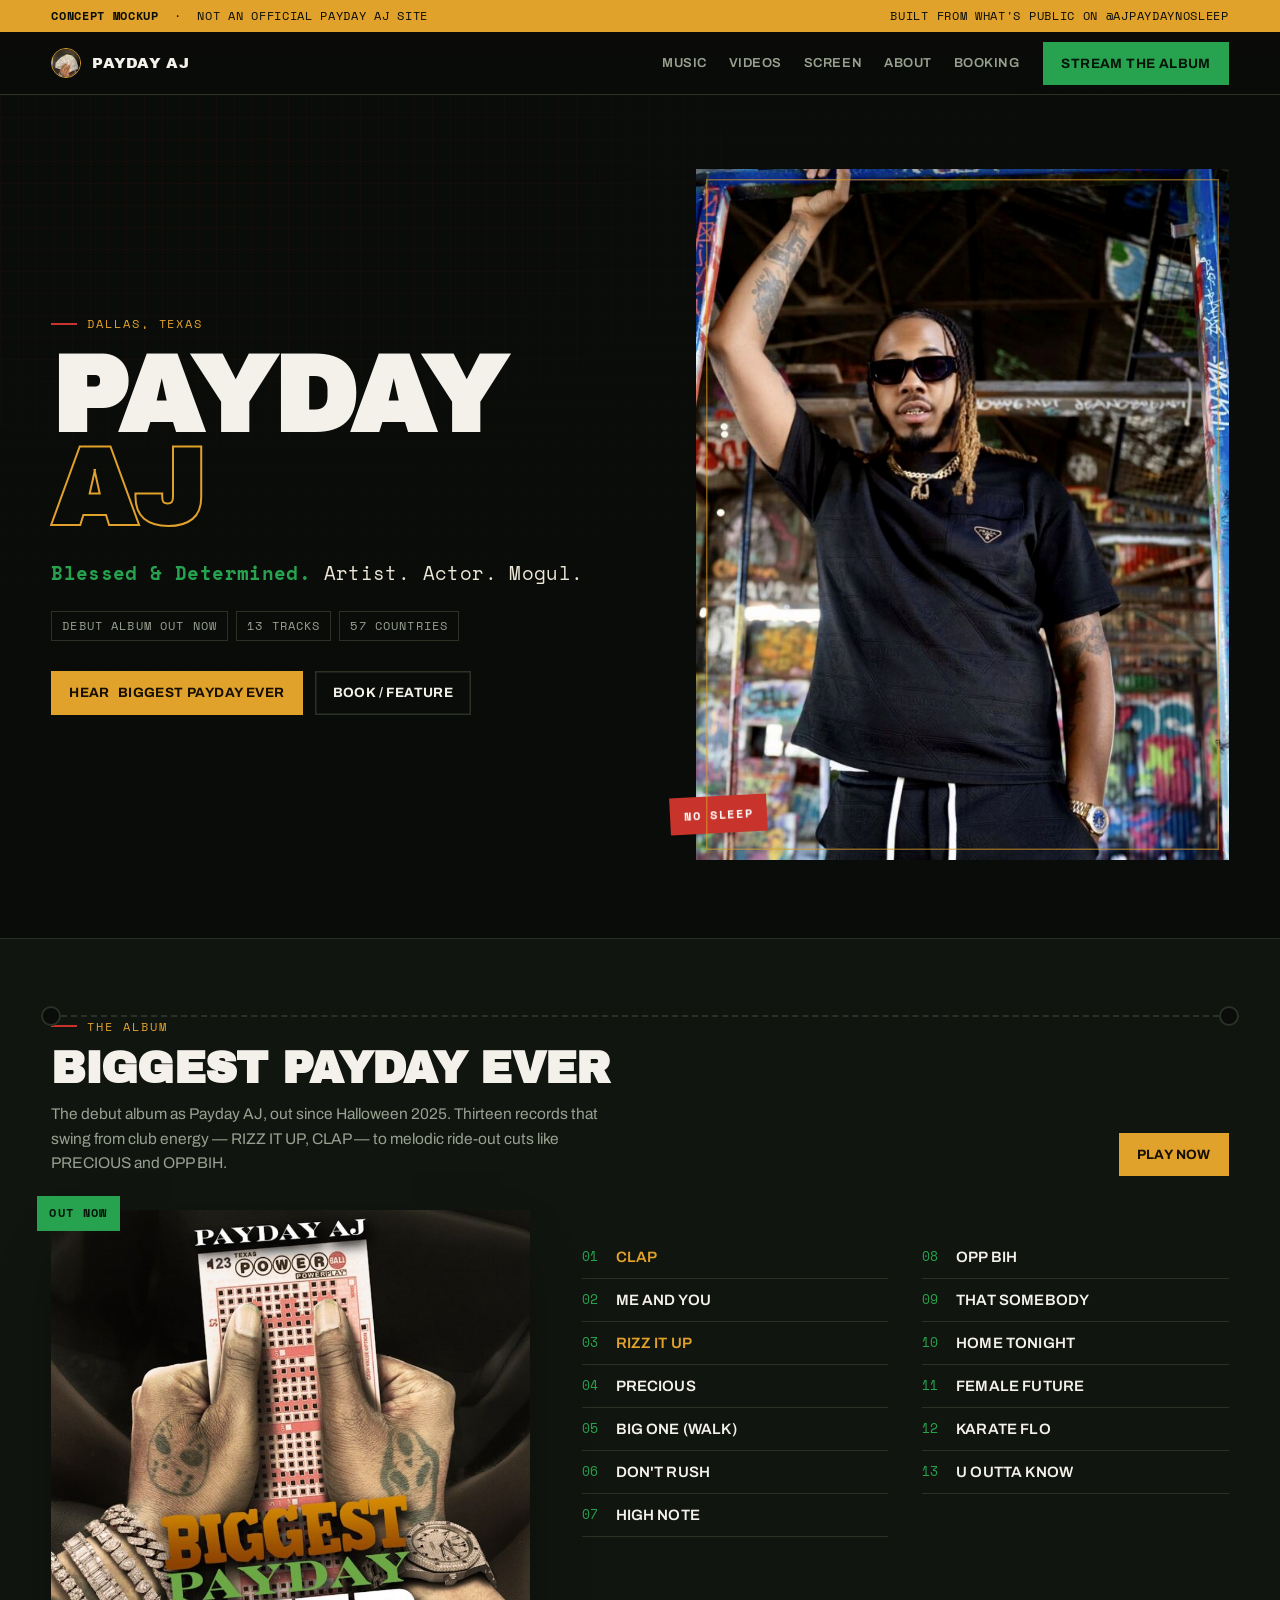
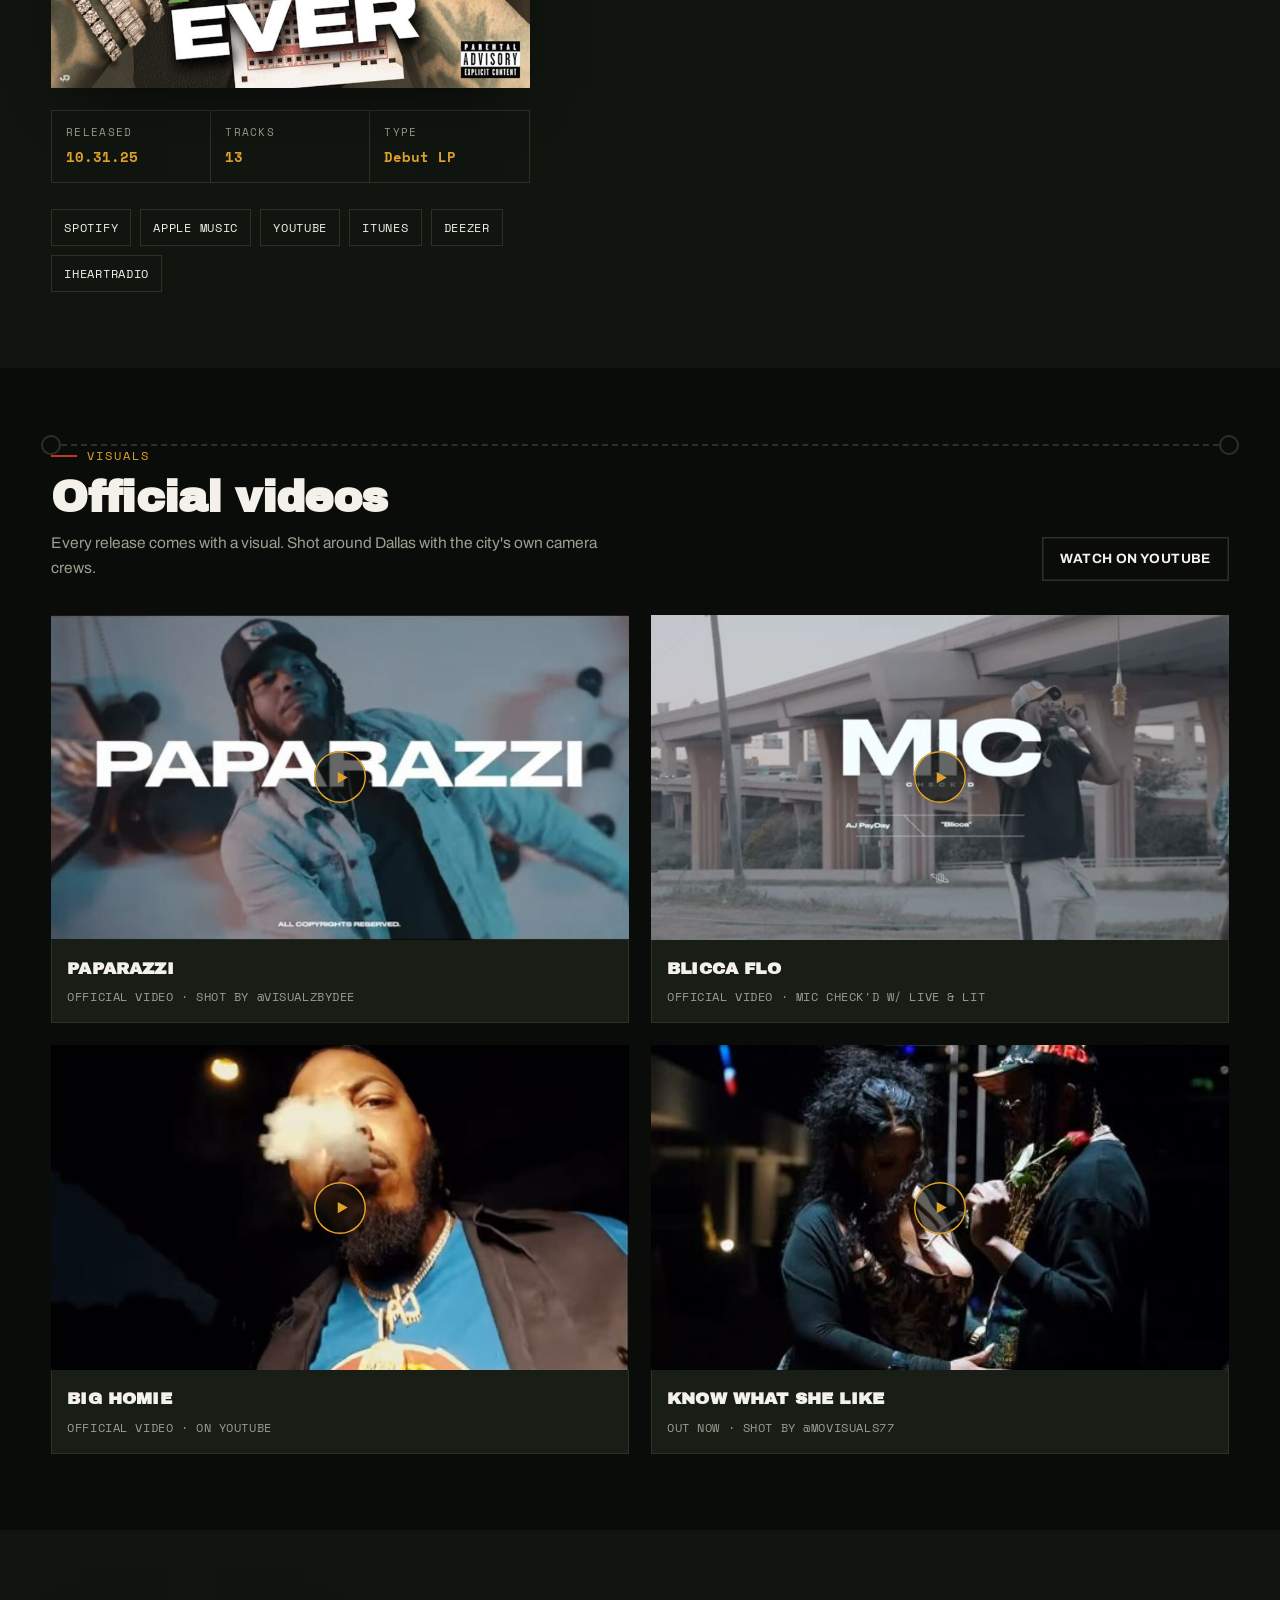
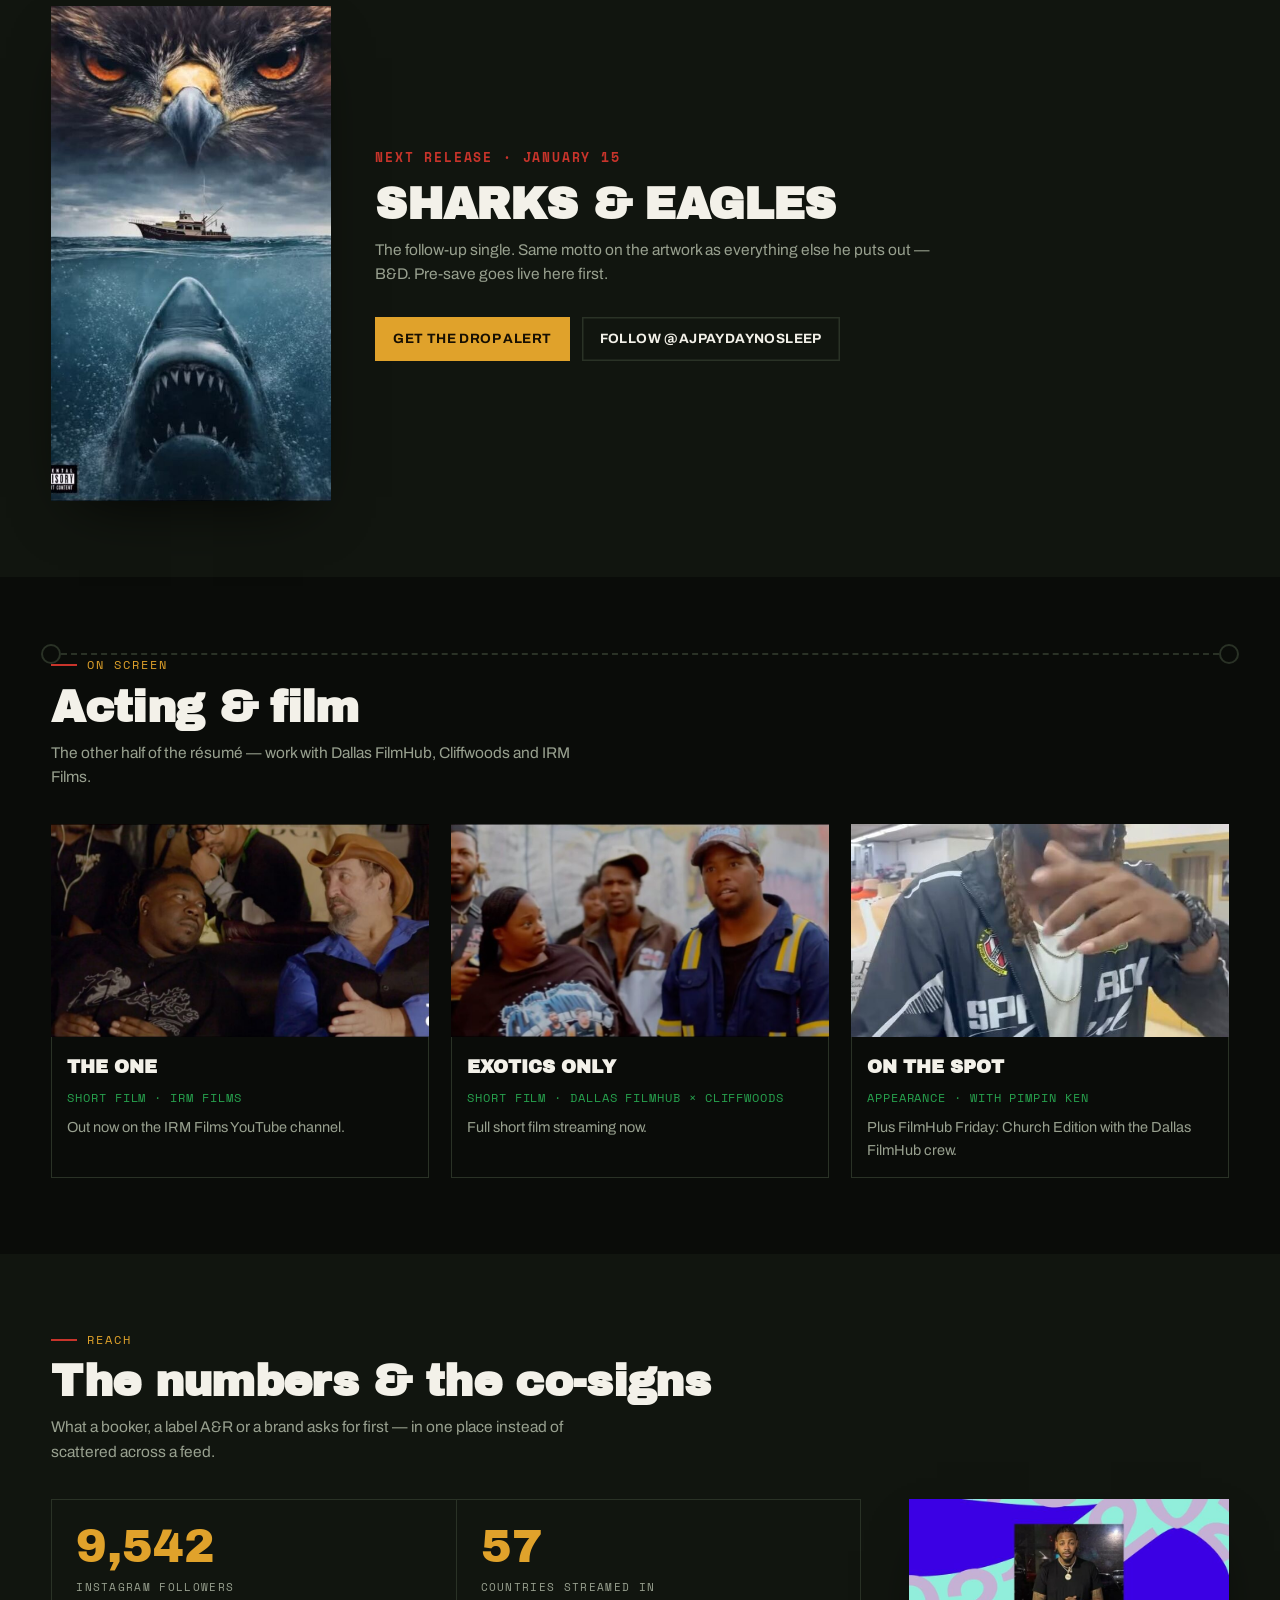
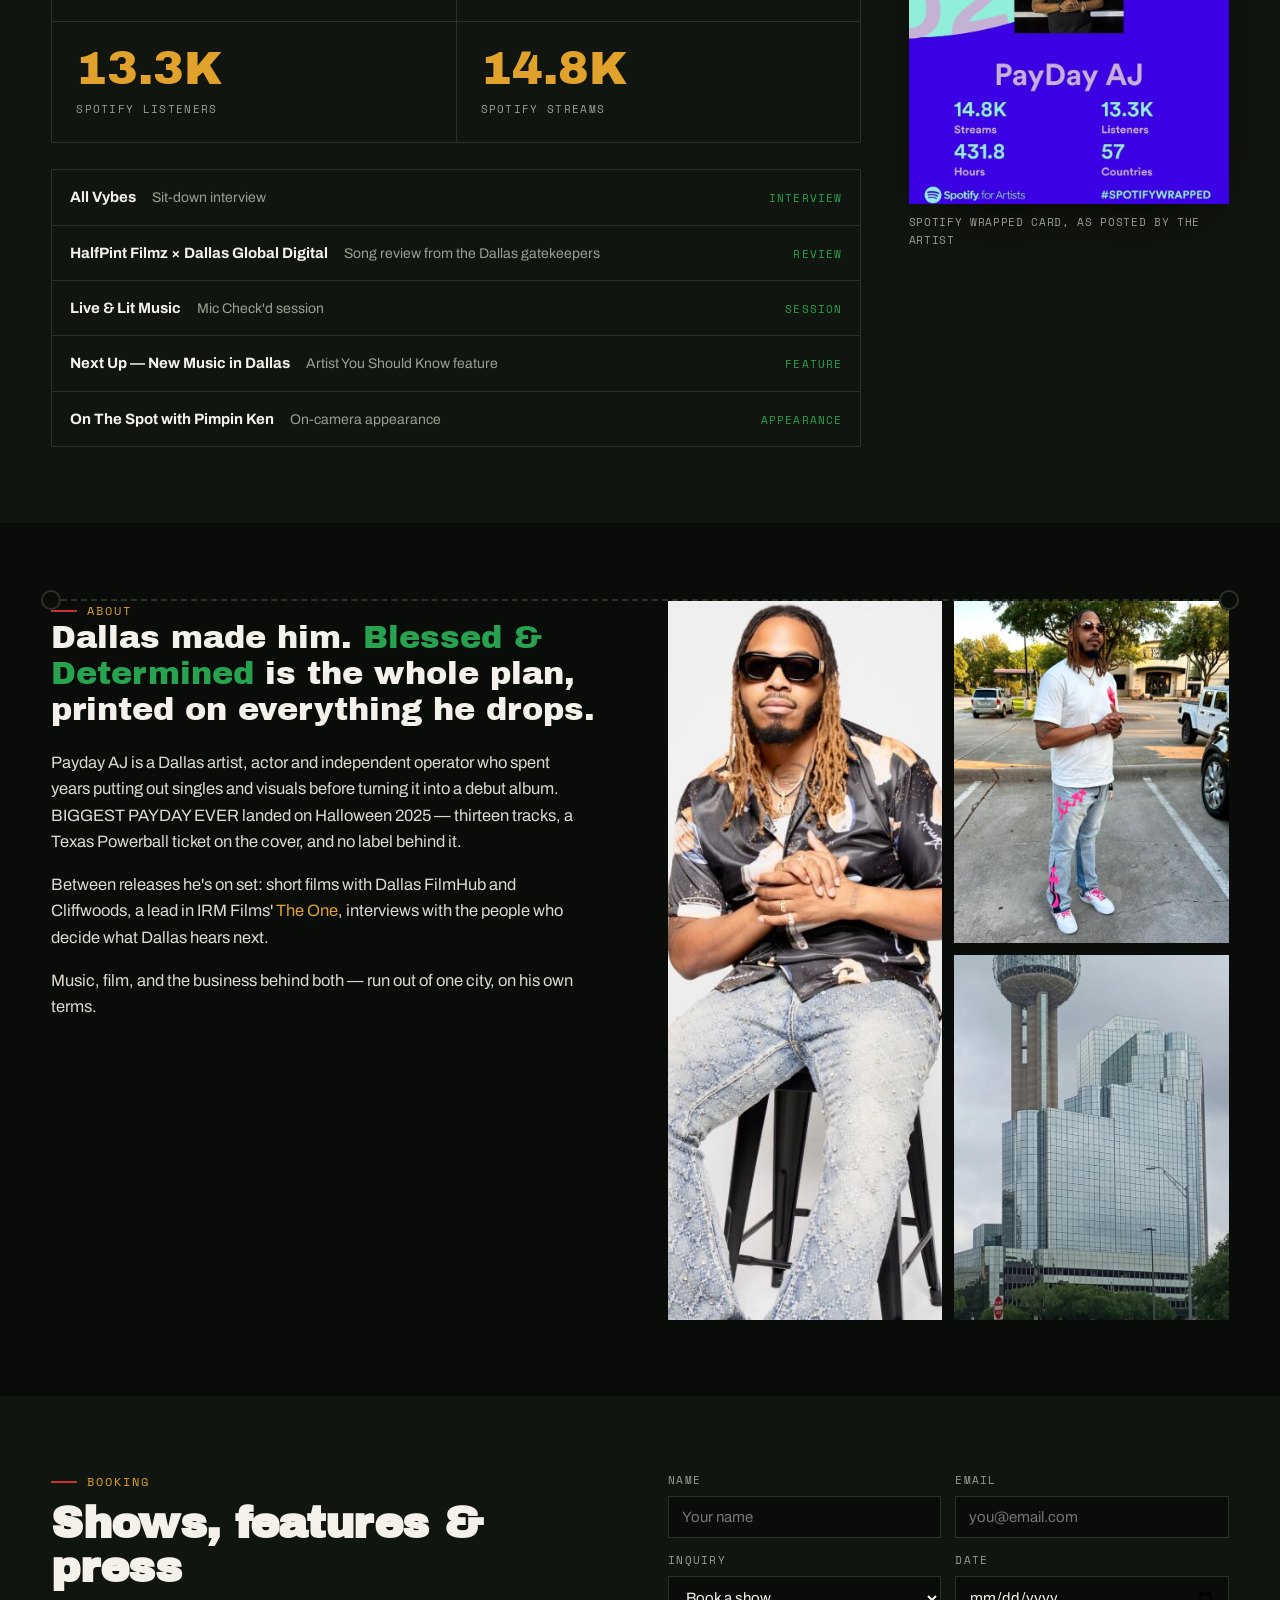
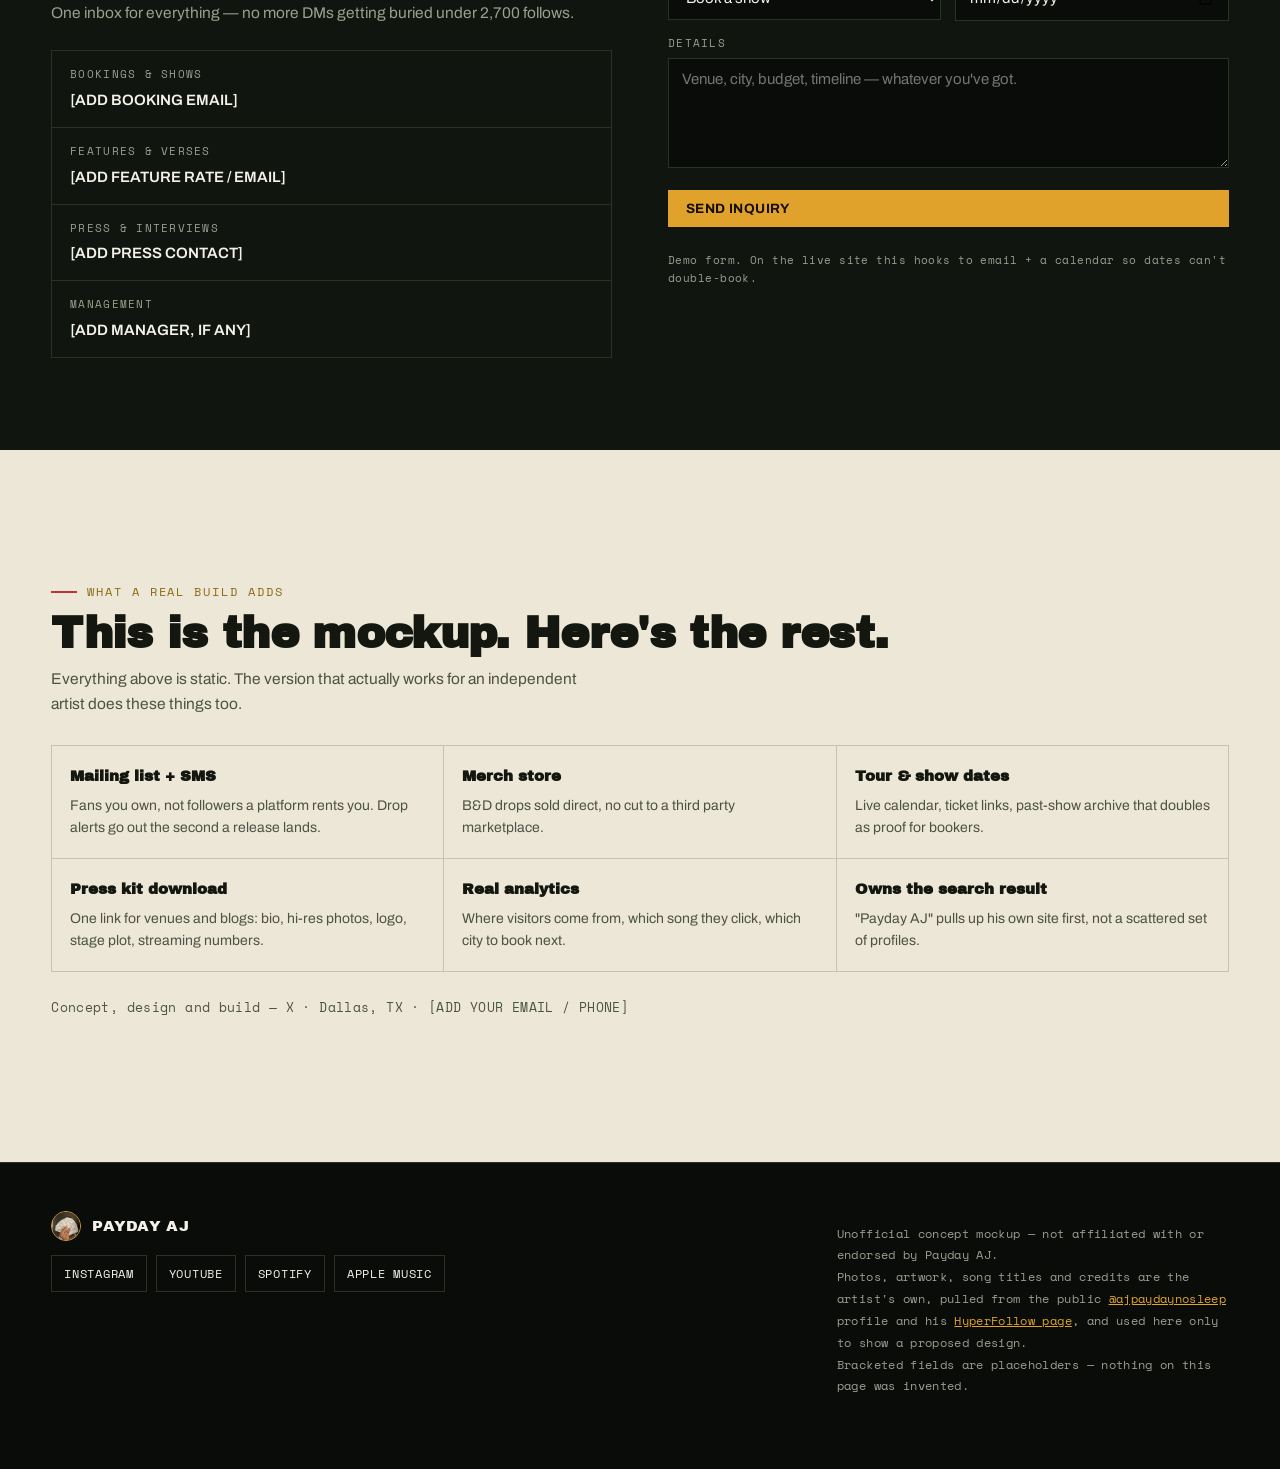
==== payday-aj-site/index.html @ 067d444f "Add files via upload" ====
<!doctype html>
<html lang="en">
<head>
<meta charset="utf-8">
<meta name="viewport" content="width=device-width, initial-scale=1">
<title>Payday AJ — Dallas Artist, Actor, Mogul</title>
<meta name="description" content="Official-style site concept for Dallas artist Payday AJ. Debut album BIGGEST PAYDAY EVER, official videos, film work, and booking.">
<link rel="icon" href="assets/avatar.jpg">
<meta property="og:type" content="website">
<meta property="og:title" content="PAYDAY AJ — Blessed &amp; Determined">
<meta property="og:description" content="Debut album BIGGEST PAYDAY EVER out now. Videos, film work, and booking — all in one place.">
<meta property="og:image" content="https://xbased420.github.io/Payday-Aj-Personal-Brand-Booking-Site/assets/album.jpg">
<meta property="og:url" content="https://xbased420.github.io/Payday-Aj-Personal-Brand-Booking-Site/">
<meta name="twitter:card" content="summary_large_image">
</head>
<body>
<link rel="preconnect" href="https://fonts.googleapis.com">
<link rel="preconnect" href="https://fonts.gstatic.com" crossorigin>
<link rel="stylesheet" href="https://fonts.googleapis.com/css2?family=Archivo+Black&family=Archivo:wght@400;500;600;700&family=Space+Mono:wght@400;700&display=swap">
<style>
:root{
  --ink:#0A0C09;
  --ink-2:#11150F;
  --ink-3:#181D16;
  --line:#2A3226;
  --paper:#EDE7D8;
  --text:#F3F1E9;
  --muted:#98A08F;
  --green:#27A24E;
  --green-deep:#116B33;
  --gold:#E0A22B;
  --red:#C8342B;
  --shadow:0 24px 60px -28px rgba(0,0,0,.9);
  --display:"Archivo Black","Arial Black",Impact,sans-serif;
  --body:"Archivo","Helvetica Neue",Arial,sans-serif;
  --mono:"Space Mono",ui-monospace,"Courier New",monospace;
}
*{box-sizing:border-box}
html{scroll-behavior:smooth}
body{
  margin:0;background:var(--ink);color:var(--text);
  font-family:var(--body);font-size:16px;line-height:1.6;
  -webkit-font-smoothing:antialiased;
}
img{max-width:100%;display:block}
a{color:inherit}
::selection{background:var(--gold);color:#0A0C09}
:focus-visible{outline:2px solid var(--gold);outline-offset:3px}

.wrap{width:min(1180px,92vw);margin-inline:auto}

/* ---------- disclosure ribbon ---------- */
.ribbon{
  background:var(--gold);color:#0A0C09;
  font-family:var(--mono);font-size:11.5px;letter-spacing:.06em;
  text-transform:uppercase;
}
.ribbon .wrap{display:flex;gap:14px;align-items:center;justify-content:space-between;
  padding:7px 0;flex-wrap:wrap}
.ribbon b{font-weight:700}

/* ---------- nav ---------- */
.nav{position:sticky;top:0;z-index:50;background:rgba(10,12,9,.82);
  backdrop-filter:blur(12px);border-bottom:1px solid var(--line)}
.nav .wrap{display:flex;align-items:center;gap:24px;height:62px}
.brand{display:flex;align-items:center;gap:11px;font-family:var(--display);
  font-size:15px;letter-spacing:.02em;text-decoration:none;margin-right:auto}
.brand img{width:30px;height:30px;border-radius:50%;object-fit:cover;
  border:1.5px solid var(--gold)}
.navlinks{display:flex;gap:22px;font-size:13px;letter-spacing:.04em;
  text-transform:uppercase;font-weight:600}
.navlinks a{color:var(--muted);text-decoration:none;transition:color .18s}
.navlinks a:hover{color:var(--gold)}
.btn{display:inline-flex;align-items:center;gap:8px;font-family:var(--body);
  font-weight:700;font-size:13.5px;letter-spacing:.03em;text-transform:uppercase;
  padding:11px 18px;text-decoration:none;border:0;cursor:pointer;
  background:var(--green);color:#04160A;transition:transform .16s, background .16s}
.btn:hover{background:#2FBE5C;transform:translateY(-1px)}
.btn.ghost{background:transparent;color:var(--text);
  box-shadow:inset 0 0 0 1.5px var(--line)}
.btn.ghost:hover{background:var(--ink-3);box-shadow:inset 0 0 0 1.5px var(--gold);color:var(--gold)}
.btn.gold{background:var(--gold);color:#170F02}
.btn.gold:hover{background:#F0B441}
@media (max-width:860px){.navlinks{display:none}}

/* ---------- hero ---------- */
.hero{position:relative;overflow:hidden;border-bottom:1px solid var(--line)}
.slip{position:absolute;inset:0;opacity:.5;
  background-image:
    linear-gradient(to right,rgba(200,52,43,.10) 1px,transparent 1px),
    linear-gradient(to bottom,rgba(200,52,43,.10) 1px,transparent 1px);
  background-size:18px 22px;
  -webkit-mask-image:radial-gradient(120% 90% at 15% 10%,#000 0%,transparent 70%);
  mask-image:radial-gradient(120% 90% at 15% 10%,#000 0%,transparent 70%);
  pointer-events:none}
.hero .wrap{position:relative;display:grid;grid-template-columns:1.05fr .95fr;
  gap:56px;align-items:center;padding:74px 0 78px}
.eyebrow{font-family:var(--mono);font-size:12px;letter-spacing:.16em;
  text-transform:uppercase;color:var(--gold);display:flex;align-items:center;gap:10px}
.eyebrow::before{content:"";width:26px;height:2px;background:var(--red)}
h1{font-family:var(--display);margin:18px 0 0;line-height:.86;
  font-size:clamp(56px,8.4vw,116px);letter-spacing:-.02em;text-wrap:balance}
h1 .out{color:transparent;-webkit-text-stroke:2px var(--gold)}
.tagline{font-family:var(--mono);font-size:clamp(15px,1.6vw,19px);color:var(--paper);
  margin:22px 0 0;letter-spacing:.02em}
.tagline b{color:var(--green);font-weight:700}
.rolebar{display:flex;flex-wrap:wrap;gap:8px;margin-top:22px}
.role{font-family:var(--mono);font-size:11.5px;letter-spacing:.1em;text-transform:uppercase;
  padding:6px 11px;color:var(--muted);box-shadow:inset 0 0 0 1px var(--line)}
.herocta{display:flex;gap:12px;flex-wrap:wrap;margin-top:30px}
.heroshot{position:relative}
.heroshot img{width:100%;filter:contrast(1.04) saturate(1.03)}
.heroshot::after{content:"";position:absolute;inset:10px;
  box-shadow:inset 0 0 0 1.5px rgba(224,162,43,.55);pointer-events:none}
.stamp{position:absolute;left:-26px;bottom:26px;background:var(--red);color:#fff;
  font-family:var(--mono);font-weight:700;font-size:12px;letter-spacing:.14em;
  text-transform:uppercase;padding:9px 14px;transform:rotate(-3deg);
  box-shadow:var(--shadow)}
@media (max-width:900px){
  .hero .wrap{grid-template-columns:1fr;gap:36px;padding:48px 0 56px}
  .heroshot{order:-1}
  .stamp{left:auto;right:14px;bottom:14px}
}

/* ---------- perforated divider ---------- */
.perf{position:relative;height:0;border-top:2px dashed var(--line)}
.perf::before,.perf::after{content:"";position:absolute;top:-11px;width:20px;height:20px;
  border-radius:50%;background:var(--ink);box-shadow:inset 0 0 0 2px var(--line)}
.perf::before{left:-10px}
.perf::after{right:-10px}

/* ---------- generic section ---------- */
section{padding:76px 0}
.sechead{display:flex;align-items:flex-end;justify-content:space-between;
  gap:24px;flex-wrap:wrap;margin-bottom:34px}
h2{font-family:var(--display);font-size:clamp(28px,3.6vw,44px);line-height:1;
  margin:10px 0 0;letter-spacing:-.015em}
.sub{color:var(--muted);max-width:62ch;margin:12px 0 0;font-size:15.5px}

/* ---------- album ---------- */
#music{background:var(--ink-2)}
.album{display:grid;grid-template-columns:minmax(0,.85fr) minmax(0,1.15fr);gap:52px;align-items:start}
.cover{position:relative}
.cover img{width:100%;box-shadow:var(--shadow)}
.cover .badge{position:absolute;top:-14px;left:-14px;background:var(--green);
  color:#04160A;font-family:var(--mono);font-weight:700;font-size:11.5px;
  letter-spacing:.12em;text-transform:uppercase;padding:8px 12px}
.meta{display:grid;grid-template-columns:repeat(3,1fr);gap:1px;background:var(--line);
  margin-top:22px;border:1px solid var(--line)}
.meta div{background:var(--ink-2);padding:13px 14px}
.meta dt{font-family:var(--mono);font-size:10.5px;letter-spacing:.12em;
  text-transform:uppercase;color:var(--muted);margin:0}
.meta dd{margin:5px 0 0;font-family:var(--mono);font-size:14px;font-weight:700;color:var(--gold)}
.tracks{list-style:none;margin:26px 0 0;padding:0;
  columns:2;column-gap:34px;font-variant-numeric:tabular-nums}
.tracks li{display:flex;gap:12px;padding:9px 0;border-bottom:1px solid var(--line);
  break-inside:avoid;font-size:15px}
.tracks .n{font-family:var(--mono);font-size:12.5px;color:var(--green);
  min-width:22px;padding-top:2px}
.tracks .t{font-weight:600;letter-spacing:.01em}
.tracks li.lead .t{color:var(--gold)}
.platforms{display:flex;flex-wrap:wrap;gap:9px;margin-top:26px}
.plat{font-family:var(--mono);font-size:12px;letter-spacing:.06em;text-transform:uppercase;
  padding:9px 13px;text-decoration:none;color:var(--text);
  box-shadow:inset 0 0 0 1px var(--line);transition:.16s}
.plat:hover{color:var(--gold);box-shadow:inset 0 0 0 1px var(--gold)}
@media (max-width:900px){.album{grid-template-columns:1fr;gap:34px}.tracks{columns:1}}
@media (max-width:520px){.meta{grid-template-columns:1fr}}

/* ---------- videos ---------- */
.vgrid{display:grid;grid-template-columns:repeat(2,minmax(0,1fr));gap:22px}
@media (max-width:640px){.vgrid{grid-template-columns:1fr}}
.vid{position:relative;text-decoration:none;display:block;background:var(--ink-3);
  box-shadow:inset 0 0 0 1px var(--line);transition:.2s}
.vid:hover{box-shadow:inset 0 0 0 1px var(--gold);transform:translateY(-3px)}
.vthumb{position:relative;aspect-ratio:16/9;overflow:hidden}
.vthumb img{width:100%;height:100%;object-fit:cover}
.play{position:absolute;inset:0;display:grid;place-items:center}
.play span{width:52px;height:52px;border-radius:50%;background:rgba(10,12,9,.62);
  box-shadow:inset 0 0 0 1.5px var(--gold);display:grid;place-items:center;
  transition:.2s}
.vid:hover .play span{background:var(--gold)}
.play svg{width:15px;height:15px;fill:var(--gold);transition:.2s;margin-left:2px}
.vid:hover .play svg{fill:#170F02}
.vbody{padding:15px 16px 17px}
.vbody h3{font-family:var(--display);font-size:17px;margin:0;letter-spacing:.01em}
.vbody p{margin:6px 0 0;font-family:var(--mono);font-size:11.5px;color:var(--muted);
  letter-spacing:.05em;text-transform:uppercase}

/* ---------- next single ---------- */
#next{background:var(--ink-2)}
.next{display:grid;grid-template-columns:280px 1fr;gap:44px;align-items:center}
.next img{width:100%;box-shadow:var(--shadow)}
.next h2{margin-top:14px}
.countline{font-family:var(--mono);color:var(--red);font-size:13px;
  letter-spacing:.14em;text-transform:uppercase;font-weight:700}
@media (max-width:760px){.next{grid-template-columns:1fr;gap:26px}}

/* ---------- screen / film ---------- */
.fgrid{display:grid;grid-template-columns:repeat(auto-fit,minmax(320px,1fr));gap:22px}
.film{box-shadow:inset 0 0 0 1px var(--line)}
.film img{aspect-ratio:16/9;object-fit:cover;width:100%}
.film .fb{padding:16px}
.film h3{font-family:var(--display);font-size:18px;margin:0}
.film .role2{font-family:var(--mono);font-size:11.5px;letter-spacing:.08em;
  text-transform:uppercase;color:var(--green);margin:7px 0 0}
.film p{margin:9px 0 0;font-size:14.5px;color:var(--muted)}

/* ---------- numbers + press ---------- */
#numbers{background:var(--ink-2)}
.numwrap{display:grid;grid-template-columns:1fr 320px;gap:48px;align-items:start}
.stats{display:grid;grid-template-columns:repeat(2,1fr);gap:1px;background:var(--line);
  border:1px solid var(--line)}
.stat{background:var(--ink-2);padding:24px}
.stat .v{font-family:var(--display);font-size:clamp(30px,4.6vw,46px);line-height:1;
  color:var(--gold);font-variant-numeric:tabular-nums}
.stat .k{font-family:var(--mono);font-size:11px;letter-spacing:.12em;
  text-transform:uppercase;color:var(--muted);margin-top:9px}
.press{margin-top:26px;display:grid;gap:1px;background:var(--line);border:1px solid var(--line)}
.pr{background:var(--ink-2);padding:15px 18px;display:flex;gap:16px;align-items:baseline;
  flex-wrap:wrap}
.pr .who{font-weight:700;font-size:15px}
.pr .what{color:var(--muted);font-size:14px}
.pr .tag{margin-left:auto;font-family:var(--mono);font-size:10.5px;letter-spacing:.1em;
  text-transform:uppercase;color:var(--green)}
.wrapped{box-shadow:var(--shadow)}
.wrapcap{font-family:var(--mono);font-size:11px;color:var(--muted);
  letter-spacing:.06em;margin-top:10px;text-transform:uppercase}
@media (max-width:860px){.numwrap{grid-template-columns:1fr;gap:30px}}

/* ---------- about ---------- */
.about{display:grid;grid-template-columns:1fr 1fr;gap:56px;align-items:start}
.about p{font-size:16.5px;color:#DCD9CE;max-width:60ch}
.about p + p{margin-top:16px}
.about .pull{font-family:var(--display);font-size:clamp(22px,2.8vw,32px);line-height:1.12;
  color:var(--text);margin:0 0 22px;text-wrap:balance}
.about .pull em{font-style:normal;color:var(--green)}
.photostack{display:grid;grid-template-columns:1fr 1fr;gap:12px}
.photostack img{width:100%;height:100%;object-fit:cover}
.photostack .tall{grid-row:span 2}
@media (max-width:860px){.about{grid-template-columns:1fr;gap:32px}}

/* ---------- booking ---------- */
#booking{background:var(--ink-2)}
.bookgrid{display:grid;grid-template-columns:1fr 1fr;gap:56px;align-items:start}
.contactlist{display:grid;gap:1px;background:var(--line);border:1px solid var(--line);
  margin-top:24px}
.contactlist div{background:var(--ink-2);padding:15px 18px}
.contactlist dt{font-family:var(--mono);font-size:10.5px;letter-spacing:.12em;
  text-transform:uppercase;color:var(--muted);margin:0}
.contactlist dd{margin:5px 0 0;font-size:15px;font-weight:600}
form{display:grid;gap:14px}
.row{display:grid;grid-template-columns:1fr 1fr;gap:14px}
label{font-family:var(--mono);font-size:10.5px;letter-spacing:.12em;
  text-transform:uppercase;color:var(--muted);display:block;margin-bottom:7px}
input,select,textarea{width:100%;background:var(--ink);color:var(--text);
  border:1px solid var(--line);padding:12px 13px;font-family:var(--body);font-size:15px}
input:focus,select:focus,textarea:focus{border-color:var(--gold);outline:none}
textarea{min-height:110px;resize:vertical}
.formnote{font-family:var(--mono);font-size:11px;color:var(--muted);letter-spacing:.04em}
#formmsg{display:none;background:rgba(39,162,78,.12);color:var(--green);
  box-shadow:inset 0 0 0 1px rgba(39,162,78,.4);padding:12px 14px;
  font-family:var(--mono);font-size:12.5px}
@media (max-width:860px){.bookgrid{grid-template-columns:1fr;gap:34px}.row{grid-template-columns:1fr}}

/* ---------- pitch panel ---------- */
.pitch{background:var(--paper);color:#14170F}
.pitch .wrap{padding:56px 0}
.pitch h2{color:#14170F}
.pitch .sub{color:#4C5343}
.plist{display:grid;grid-template-columns:repeat(3,minmax(0,1fr));gap:1px;
  background:#C9C2B0;border:1px solid #C9C2B0;margin-top:28px}
.plist div{background:var(--paper);padding:18px}
.plist h4{font-family:var(--display);font-size:15px;margin:0 0 7px}
.plist p{margin:0;font-size:14px;color:#4C5343}
@media (max-width:820px){.plist{grid-template-columns:repeat(2,minmax(0,1fr))}}
@media (max-width:560px){.plist{grid-template-columns:1fr}}
.pitchfoot{margin-top:26px;font-family:var(--mono);font-size:12.5px;color:#4C5343;
  letter-spacing:.03em}

/* ---------- footer ---------- */
footer{padding:48px 0 60px;border-top:1px solid var(--line)}
.fgrid2{display:flex;justify-content:space-between;gap:28px;flex-wrap:wrap;align-items:flex-start}
.socials{display:flex;gap:9px;flex-wrap:wrap}
.small{font-family:var(--mono);font-size:11.5px;color:var(--muted);line-height:1.9;
  letter-spacing:.03em;max-width:56ch}
.small a{color:var(--gold)}

/* ---------- motion ---------- */
.rise{animation:rise .7s cubic-bezier(.2,.7,.3,1) both}
.rise:nth-child(2){animation-delay:.06s}
.rise:nth-child(3){animation-delay:.12s}
@keyframes rise{from{opacity:.001;transform:translateY(14px)}to{opacity:1;transform:none}}
@media (prefers-reduced-motion:reduce){
  *{animation:none!important;transition:none!important;scroll-behavior:auto}
}
</style>

<div class="ribbon"><div class="wrap">
  <span><b>Concept mockup</b> &nbsp;·&nbsp; not an official Payday AJ site</span>
  <span>Built from what's public on @ajpaydaynosleep</span>
</div></div>

<nav class="nav"><div class="wrap">
  <a class="brand" href="#top"><img src="assets/avatar.jpg" alt="Payday AJ profile">PAYDAY&nbsp;AJ</a>
  <div class="navlinks">
    <a href="#music">Music</a>
    <a href="#videos">Videos</a>
    <a href="#screen">Screen</a>
    <a href="#about">About</a>
    <a href="#booking">Booking</a>
  </div>
  <a class="btn" href="https://distrokid.com/hyperfollow/paydayaj/biggest-payday-ever" target="_blank" rel="noopener">Stream the album</a>
</div></nav>

<header class="hero" id="top">
  <div class="slip"></div>
  <div class="wrap">
    <div>
      <div class="eyebrow rise">Dallas, Texas</div>
      <h1 class="rise">PAYDAY<br><span class="out">AJ</span></h1>
      <p class="tagline rise"><b>Blessed &amp; Determined.</b> Artist. Actor. Mogul.</p>
      <div class="rolebar">
        <span class="role">Debut album out now</span>
        <span class="role">13 tracks</span>
        <span class="role">57 countries</span>
      </div>
      <div class="herocta">
        <a class="btn gold" href="#music">Hear <em style="font-style:normal">BIGGEST PAYDAY EVER</em></a>
        <a class="btn ghost" href="#booking">Book / Feature</a>
      </div>
    </div>
    <div class="heroshot rise">
      <img src="assets/hero.jpg" alt="Payday AJ photographed under a graffiti-covered structure in Dallas">
      <div class="stamp">No Sleep</div>
    </div>
  </div>
</header>

<section id="music">
  <div class="wrap">
    <div class="perf"></div>
    <div class="sechead">
      <div>
        <div class="eyebrow">The album</div>
        <h2>BIGGEST PAYDAY EVER</h2>
        <p class="sub">The debut album as Payday AJ, out since Halloween 2025. Thirteen records that swing from club energy — RIZZ IT UP, CLAP — to melodic ride-out cuts like PRECIOUS and OPP BIH.</p>
      </div>
      <a class="btn gold" href="https://distrokid.com/hyperfollow/paydayaj/biggest-payday-ever" target="_blank" rel="noopener">Play now</a>
    </div>

    <div class="album">
      <div>
        <div class="cover">
          <span class="badge">Out now</span>
          <img src="assets/album.jpg" alt="BIGGEST PAYDAY EVER album cover — hands holding a Texas Powerball ticket">
        </div>
        <dl class="meta">
          <div><dt>Released</dt><dd>10.31.25</dd></div>
          <div><dt>Tracks</dt><dd>13</dd></div>
          <div><dt>Type</dt><dd>Debut LP</dd></div>
        </dl>
        <div class="platforms">
          <a class="plat" href="https://distrokid.com/hyperfollow/paydayaj/biggest-payday-ever" target="_blank" rel="noopener">Spotify</a>
          <a class="plat" href="https://distrokid.com/hyperfollow/paydayaj/biggest-payday-ever" target="_blank" rel="noopener">Apple Music</a>
          <a class="plat" href="https://distrokid.com/hyperfollow/paydayaj/biggest-payday-ever" target="_blank" rel="noopener">YouTube</a>
          <a class="plat" href="https://distrokid.com/hyperfollow/paydayaj/biggest-payday-ever" target="_blank" rel="noopener">iTunes</a>
          <a class="plat" href="https://distrokid.com/hyperfollow/paydayaj/biggest-payday-ever" target="_blank" rel="noopener">Deezer</a>
          <a class="plat" href="https://distrokid.com/hyperfollow/paydayaj/biggest-payday-ever" target="_blank" rel="noopener">iHeartRadio</a>
        </div>
      </div>

      <div>
        <ol class="tracks">
          <li class="lead"><span class="n">01</span><span class="t">CLAP</span></li>
          <li><span class="n">02</span><span class="t">ME AND YOU</span></li>
          <li class="lead"><span class="n">03</span><span class="t">RIZZ IT UP</span></li>
          <li><span class="n">04</span><span class="t">PRECIOUS</span></li>
          <li><span class="n">05</span><span class="t">BIG ONE (WALK)</span></li>
          <li><span class="n">06</span><span class="t">DON'T RUSH</span></li>
          <li><span class="n">07</span><span class="t">HIGH NOTE</span></li>
          <li><span class="n">08</span><span class="t">OPP BIH</span></li>
          <li><span class="n">09</span><span class="t">THAT SOMEBODY</span></li>
          <li><span class="n">10</span><span class="t">HOME TONIGHT</span></li>
          <li><span class="n">11</span><span class="t">FEMALE FUTURE</span></li>
          <li><span class="n">12</span><span class="t">KARATE FLO</span></li>
          <li><span class="n">13</span><span class="t">U OUTTA KNOW</span></li>
        </ol>
      </div>
    </div>
  </div>
</section>

<section id="videos">
  <div class="wrap">
    <div class="perf"></div>
    <div class="sechead">
      <div>
        <div class="eyebrow">Visuals</div>
        <h2>Official videos</h2>
        <p class="sub">Every release comes with a visual. Shot around Dallas with the city's own camera crews.</p>
      </div>
      <a class="btn ghost" href="https://youtu.be/WJJ4ZXtPwB0" target="_blank" rel="noopener">Watch on YouTube</a>
    </div>
    <div class="vgrid">
      <a class="vid" href="https://youtu.be/WJJ4ZXtPwB0" target="_blank" rel="noopener">
        <div class="vthumb"><img src="assets/v-paparazzi.jpg" alt="Still from the Paparazzi music video">
          <div class="play"><span><svg viewBox="0 0 24 24"><path d="M6 3l16 9-16 9z"/></svg></span></div></div>
        <div class="vbody"><h3>PAPARAZZI</h3><p>Official video · shot by @visualzbydee</p></div>
      </a>
      <a class="vid" href="https://www.instagram.com/ajpaydaynosleep/" target="_blank" rel="noopener">
        <div class="vthumb"><img src="assets/v-blicca.jpg" alt="Still from the Blicca Flo video, shot under a Dallas overpass">
          <div class="play"><span><svg viewBox="0 0 24 24"><path d="M6 3l16 9-16 9z"/></svg></span></div></div>
        <div class="vbody"><h3>BLICCA FLO</h3><p>Official video · Mic Check'd w/ Live &amp; Lit</p></div>
      </a>
      <a class="vid" href="https://www.instagram.com/ajpaydaynosleep/" target="_blank" rel="noopener">
        <div class="vthumb"><img src="assets/v-bighomie.jpg" alt="Still from the Big Homie music video">
          <div class="play"><span><svg viewBox="0 0 24 24"><path d="M6 3l16 9-16 9z"/></svg></span></div></div>
        <div class="vbody"><h3>BIG HOMIE</h3><p>Official video · on YouTube</p></div>
      </a>
      <a class="vid" href="https://www.instagram.com/ajpaydaynosleep/" target="_blank" rel="noopener">
        <div class="vthumb"><img src="assets/v-shelike.jpg" alt="Still from the Know What She Like video">
          <div class="play"><span><svg viewBox="0 0 24 24"><path d="M6 3l16 9-16 9z"/></svg></span></div></div>
        <div class="vbody"><h3>KNOW WHAT SHE LIKE</h3><p>Out now · shot by @movisuals77</p></div>
      </a>
    </div>
  </div>
</section>

<section id="next">
  <div class="wrap">
    <div class="next">
      <img src="assets/art-sharks.jpg" alt="Sharks &amp; Eagles single artwork — an eagle above the water and a shark below it">
      <div>
        <div class="countline">Next release · January 15</div>
        <h2>SHARKS &amp; EAGLES</h2>
        <p class="sub">The follow-up single. Same motto on the artwork as everything else he puts out — B&amp;D. Pre-save goes live here first.</p>
        <div class="herocta">
          <a class="btn gold" href="#booking">Get the drop alert</a>
          <a class="btn ghost" href="https://www.instagram.com/ajpaydaynosleep/" target="_blank" rel="noopener">Follow @ajpaydaynosleep</a>
        </div>
      </div>
    </div>
  </div>
</section>

<section id="screen">
  <div class="wrap">
    <div class="perf"></div>
    <div class="sechead">
      <div>
        <div class="eyebrow">On screen</div>
        <h2>Acting &amp; film</h2>
        <p class="sub">The other half of the résumé — work with Dallas FilmHub, Cliffwoods and IRM Films.</p>
      </div>
    </div>
    <div class="fgrid">
      <article class="film">
        <img src="assets/f-theone.jpg" alt="Still from the short film The One">
        <div class="fb"><h3>THE ONE</h3><p class="role2">Short film · IRM Films</p>
        <p>Out now on the IRM Films YouTube channel.</p></div>
      </article>
      <article class="film">
        <img src="assets/f-exotics.jpg" alt="Still from the short film Exotics Only">
        <div class="fb"><h3>EXOTICS ONLY</h3><p class="role2">Short film · Dallas FilmHub × Cliffwoods</p>
        <p>Full short film streaming now.</p></div>
      </article>
      <article class="film">
        <img src="assets/pr-pimpinken.jpg" alt="Payday AJ on camera during an On The Spot interview">
        <div class="fb"><h3>ON THE SPOT</h3><p class="role2">Appearance · with Pimpin Ken</p>
        <p>Plus FilmHub Friday: Church Edition with the Dallas FilmHub crew.</p></div>
      </article>
    </div>
  </div>
</section>

<section id="numbers">
  <div class="wrap">
    <div class="sechead">
      <div>
        <div class="eyebrow">Reach</div>
        <h2>The numbers &amp; the co-signs</h2>
        <p class="sub">What a booker, a label A&amp;R or a brand asks for first — in one place instead of scattered across a feed.</p>
      </div>
    </div>
    <div class="numwrap">
      <div>
        <div class="stats">
          <div class="stat"><div class="v">9,542</div><div class="k">Instagram followers</div></div>
          <div class="stat"><div class="v">57</div><div class="k">Countries streamed in</div></div>
          <div class="stat"><div class="v">13.3K</div><div class="k">Spotify listeners</div></div>
          <div class="stat"><div class="v">14.8K</div><div class="k">Spotify streams</div></div>
        </div>
        <div class="press">
          <div class="pr"><span class="who">All Vybes</span><span class="what">Sit-down interview</span><span class="tag">Interview</span></div>
          <div class="pr"><span class="who">HalfPint Filmz × Dallas Global Digital</span><span class="what">Song review from the Dallas gatekeepers</span><span class="tag">Review</span></div>
          <div class="pr"><span class="who">Live &amp; Lit Music</span><span class="what">Mic Check'd session</span><span class="tag">Session</span></div>
          <div class="pr"><span class="who">Next Up — New Music in Dallas</span><span class="what">Artist You Should Know feature</span><span class="tag">Feature</span></div>
          <div class="pr"><span class="who">On The Spot with Pimpin Ken</span><span class="what">On-camera appearance</span><span class="tag">Appearance</span></div>
        </div>
      </div>
      <div>
        <img class="wrapped" src="assets/wrapped.jpg" alt="Spotify for Artists Wrapped card for PayDay AJ">
        <p class="wrapcap">Spotify Wrapped card, as posted by the artist</p>
      </div>
    </div>
  </div>
</section>

<section id="about">
  <div class="wrap">
    <div class="perf"></div>
    <div class="about">
      <div>
        <div class="eyebrow">About</div>
        <p class="pull">Dallas made him. <em>Blessed &amp; Determined</em> is the whole plan, printed on everything he drops.</p>
        <p>Payday AJ is a Dallas artist, actor and independent operator who spent years putting out singles and visuals before turning it into a debut album. BIGGEST PAYDAY EVER landed on Halloween 2025 — thirteen tracks, a Texas Powerball ticket on the cover, and no label behind it.</p>
        <p>Between releases he's on set: short films with Dallas FilmHub and Cliffwoods, a lead in IRM Films' <em style="font-style:normal;color:var(--gold)">The One</em>, interviews with the people who decide what Dallas hears next.</p>
        <p>Music, film, and the business behind both — run out of one city, on his own terms.</p>
      </div>
      <div class="photostack">
        <img class="tall" src="assets/ph-stool.jpg" alt="Studio portrait of Payday AJ seated on a stool">
        <img src="assets/ph-fit.jpg" alt="Payday AJ outside in Dallas">
        <img src="assets/ph-dallas.jpg" alt="Reunion Tower and the Dallas skyline">
      </div>
    </div>
  </div>
</section>

<section id="booking">
  <div class="wrap">
    <div class="bookgrid">
      <div>
        <div class="eyebrow">Booking</div>
        <h2>Shows, features &amp; press</h2>
        <p class="sub">One inbox for everything — no more DMs getting buried under 2,700 follows.</p>
        <dl class="contactlist">
          <div><dt>Bookings &amp; shows</dt><dd>[ADD BOOKING EMAIL]</dd></div>
          <div><dt>Features &amp; verses</dt><dd>[ADD FEATURE RATE / EMAIL]</dd></div>
          <div><dt>Press &amp; interviews</dt><dd>[ADD PRESS CONTACT]</dd></div>
          <div><dt>Management</dt><dd>[ADD MANAGER, IF ANY]</dd></div>
        </dl>
      </div>
      <div>
        <form id="bookform" novalidate>
          <div class="row">
            <div><label for="nm">Name</label><input id="nm" name="nm" placeholder="Your name"></div>
            <div><label for="em">Email</label><input id="em" name="em" type="email" placeholder="you@email.com"></div>
          </div>
          <div class="row">
            <div><label for="kind">Inquiry</label>
              <select id="kind" name="kind">
                <option>Book a show</option>
                <option>Feature / verse</option>
                <option>Video or photo shoot</option>
                <option>Press / interview</option>
                <option>Something else</option>
              </select>
            </div>
            <div><label for="dt2">Date</label><input id="dt2" name="dt2" type="date"></div>
          </div>
          <div><label for="msg">Details</label><textarea id="msg" name="msg" placeholder="Venue, city, budget, timeline — whatever you've got."></textarea></div>
          <button class="btn gold" type="submit">Send inquiry</button>
          <div id="formmsg">Sent — in the real build this lands in the booking inbox and fires a text alert.</div>
          <p class="formnote">Demo form. On the live site this hooks to email + a calendar so dates can't double-book.</p>
        </form>
      </div>
    </div>
  </div>
</section>

<section class="pitch">
  <div class="wrap">
    <div class="eyebrow" style="color:#8A6B14">What a real build adds</div>
    <h2>This is the mockup. Here's the rest.</h2>
    <p class="sub">Everything above is static. The version that actually works for an independent artist does these things too.</p>
    <div class="plist">
      <div><h4>Mailing list + SMS</h4><p>Fans you own, not followers a platform rents you. Drop alerts go out the second a release lands.</p></div>
      <div><h4>Merch store</h4><p>B&amp;D drops sold direct, no cut to a third party marketplace.</p></div>
      <div><h4>Tour &amp; show dates</h4><p>Live calendar, ticket links, past-show archive that doubles as proof for bookers.</p></div>
      <div><h4>Press kit download</h4><p>One link for venues and blogs: bio, hi-res photos, logo, stage plot, streaming numbers.</p></div>
      <div><h4>Real analytics</h4><p>Where visitors come from, which song they click, which city to book next.</p></div>
      <div><h4>Owns the search result</h4><p>"Payday AJ" pulls up his own site first, not a scattered set of profiles.</p></div>
    </div>
    <p class="pitchfoot">Concept, design and build — X · Dallas, TX · [ADD YOUR EMAIL / PHONE]</p>
  </div>
</section>

<footer>
  <div class="wrap fgrid2">
    <div>
      <div class="brand" style="margin-bottom:14px"><img src="assets/avatar.jpg" alt="">PAYDAY&nbsp;AJ</div>
      <div class="socials">
        <a class="plat" href="https://www.instagram.com/ajpaydaynosleep/" target="_blank" rel="noopener">Instagram</a>
        <a class="plat" href="https://youtu.be/WJJ4ZXtPwB0" target="_blank" rel="noopener">YouTube</a>
        <a class="plat" href="https://distrokid.com/hyperfollow/paydayaj/biggest-payday-ever" target="_blank" rel="noopener">Spotify</a>
        <a class="plat" href="https://distrokid.com/hyperfollow/paydayaj/biggest-payday-ever" target="_blank" rel="noopener">Apple Music</a>
      </div>
    </div>
    <p class="small">
      Unofficial concept mockup — not affiliated with or endorsed by Payday AJ.<br>
      Photos, artwork, song titles and credits are the artist's own, pulled from the public
      <a href="https://www.instagram.com/ajpaydaynosleep/" target="_blank" rel="noopener">@ajpaydaynosleep</a> profile and his
      <a href="https://distrokid.com/hyperfollow/paydayaj/biggest-payday-ever" target="_blank" rel="noopener">HyperFollow page</a>,
      and used here only to show a proposed design.<br>
      Bracketed fields are placeholders — nothing on this page was invented.
    </p>
  </div>
</footer>

<script>
document.getElementById('bookform').addEventListener('submit', function(e){
  e.preventDefault();
  document.getElementById('formmsg').style.display = 'block';
});
</script>

</body>
</html>
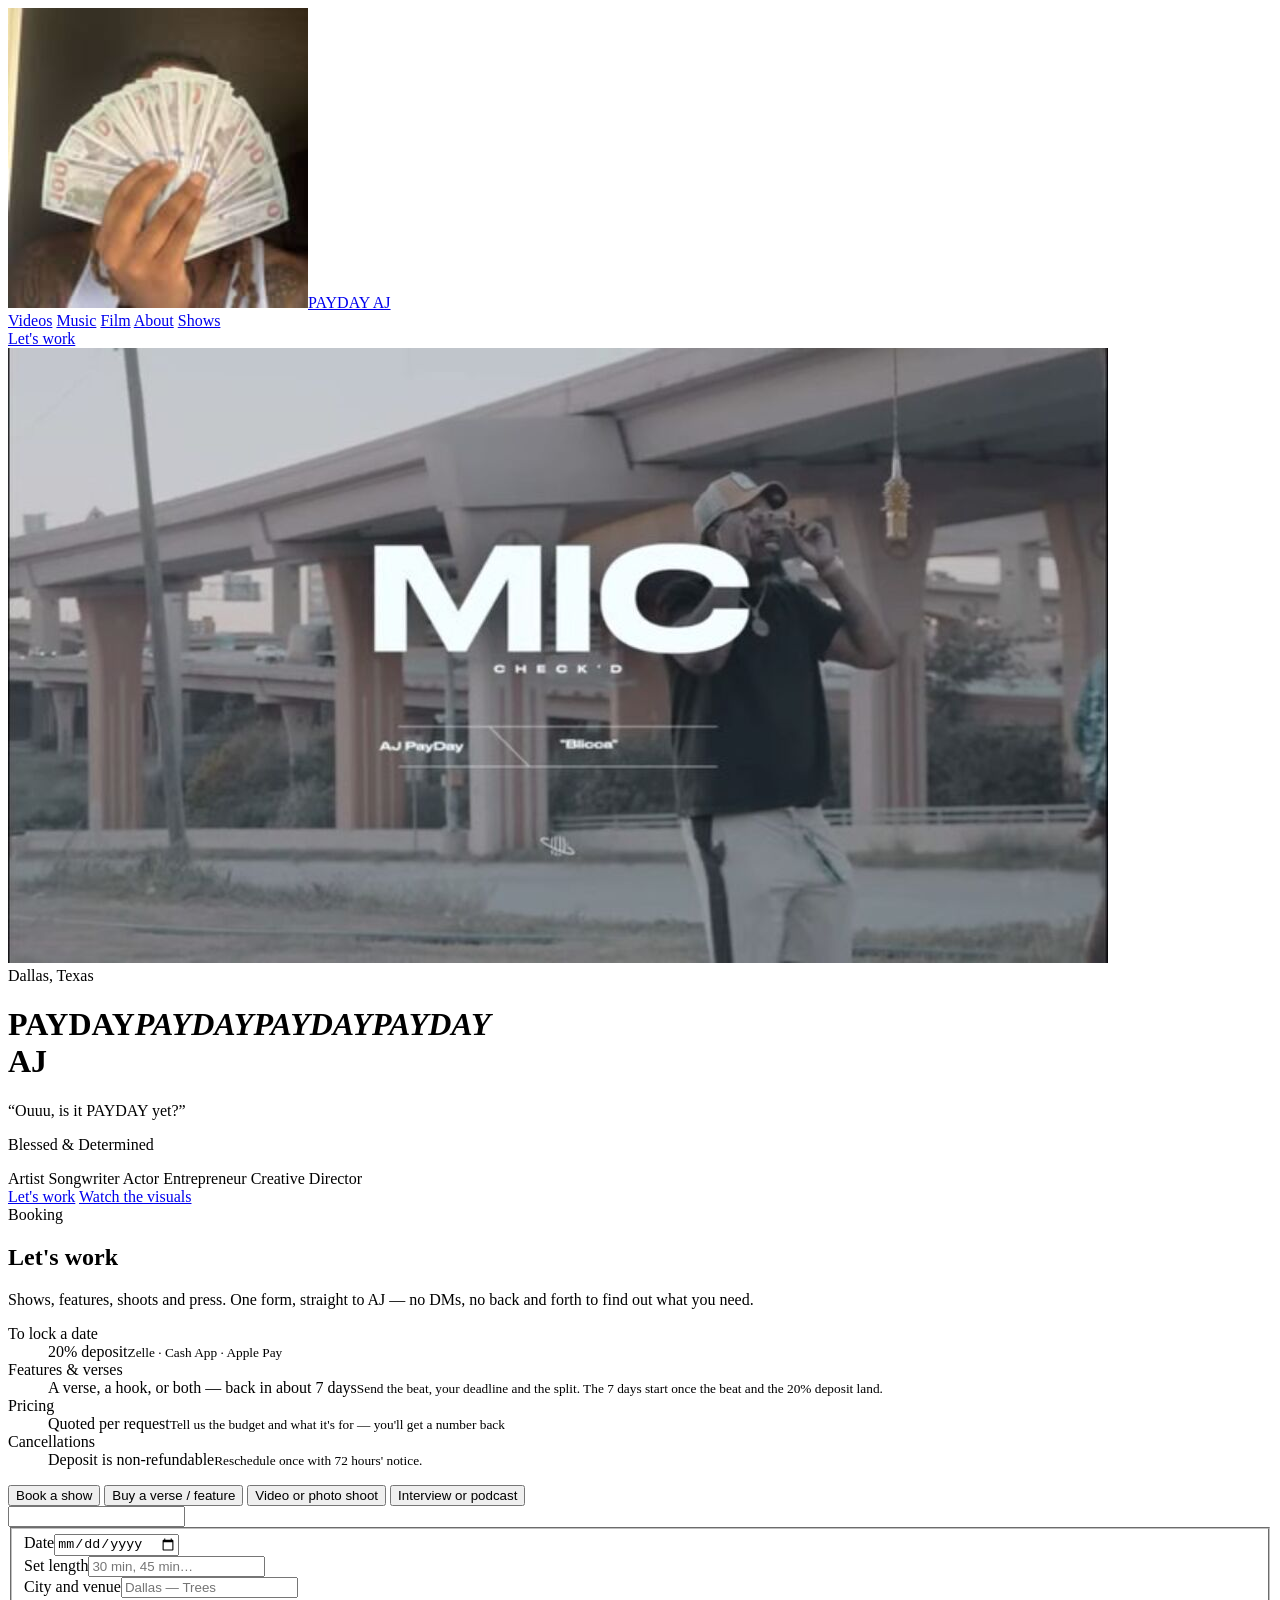
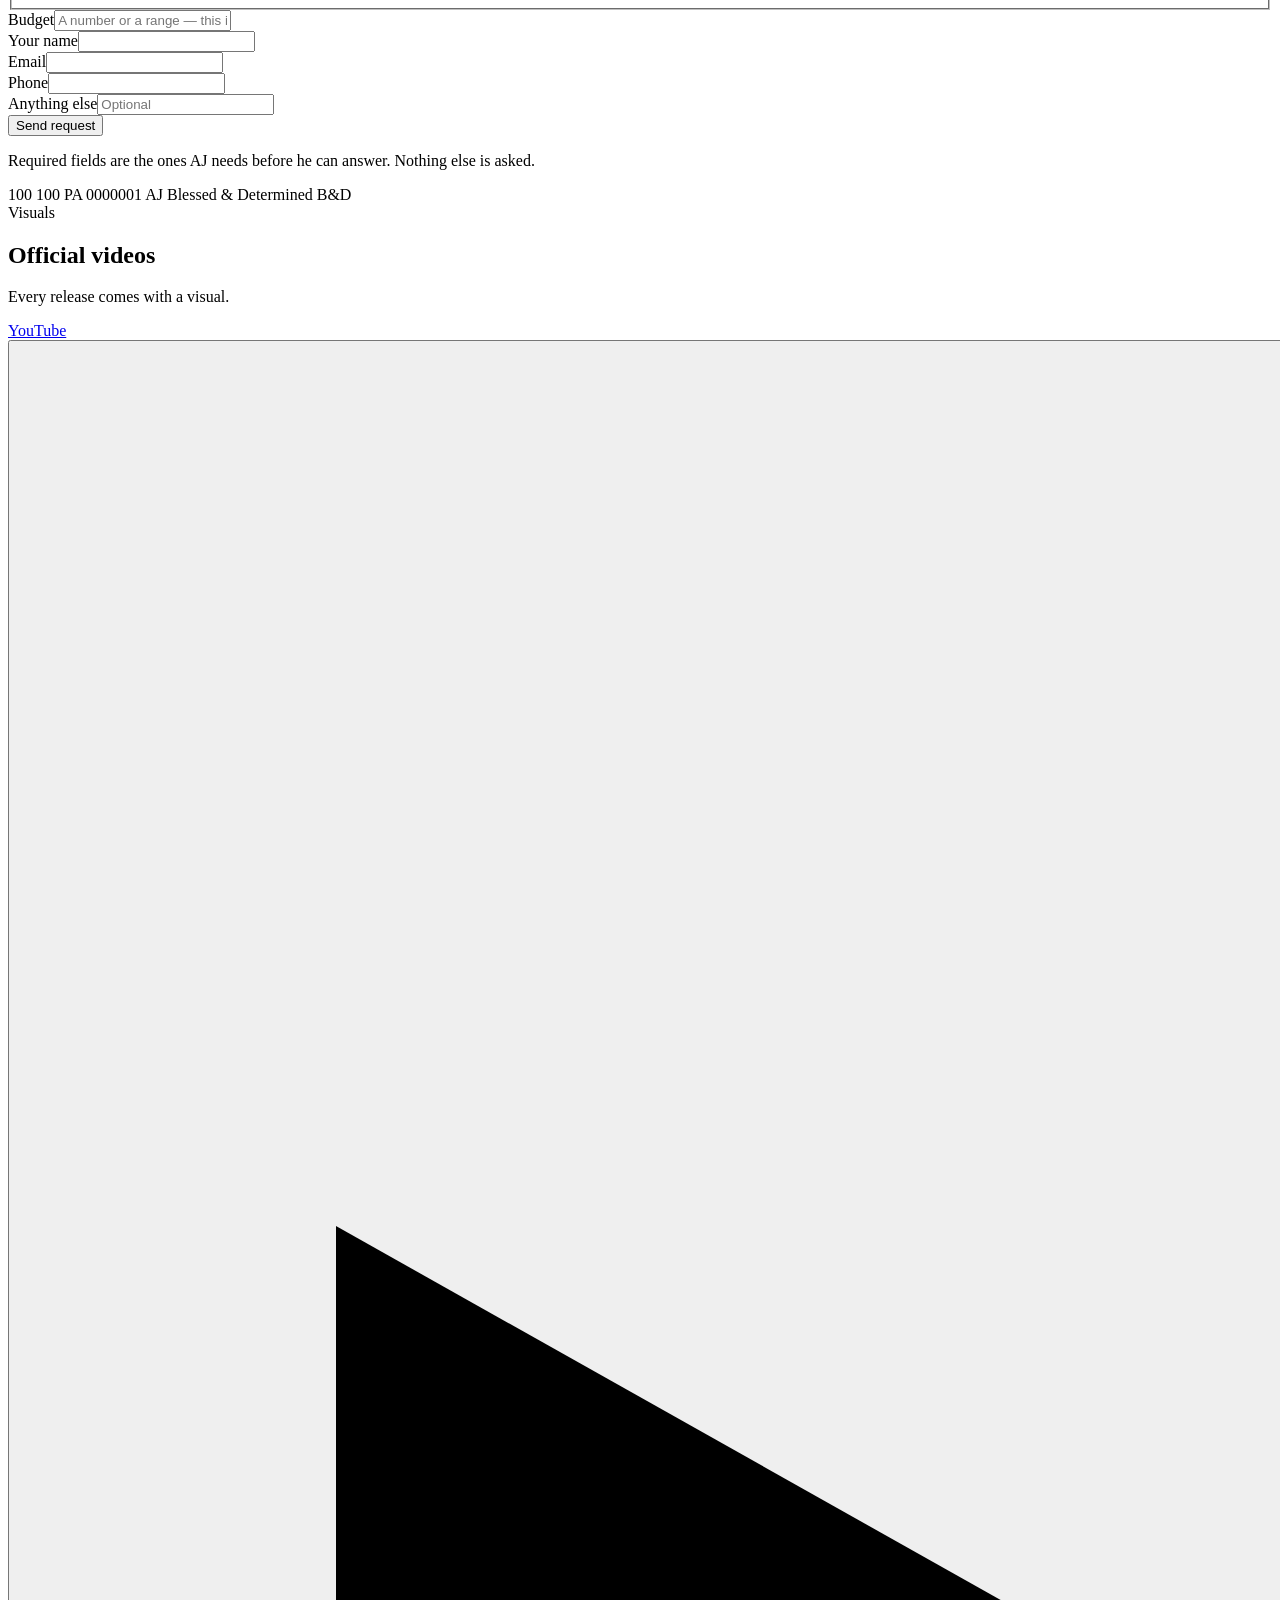
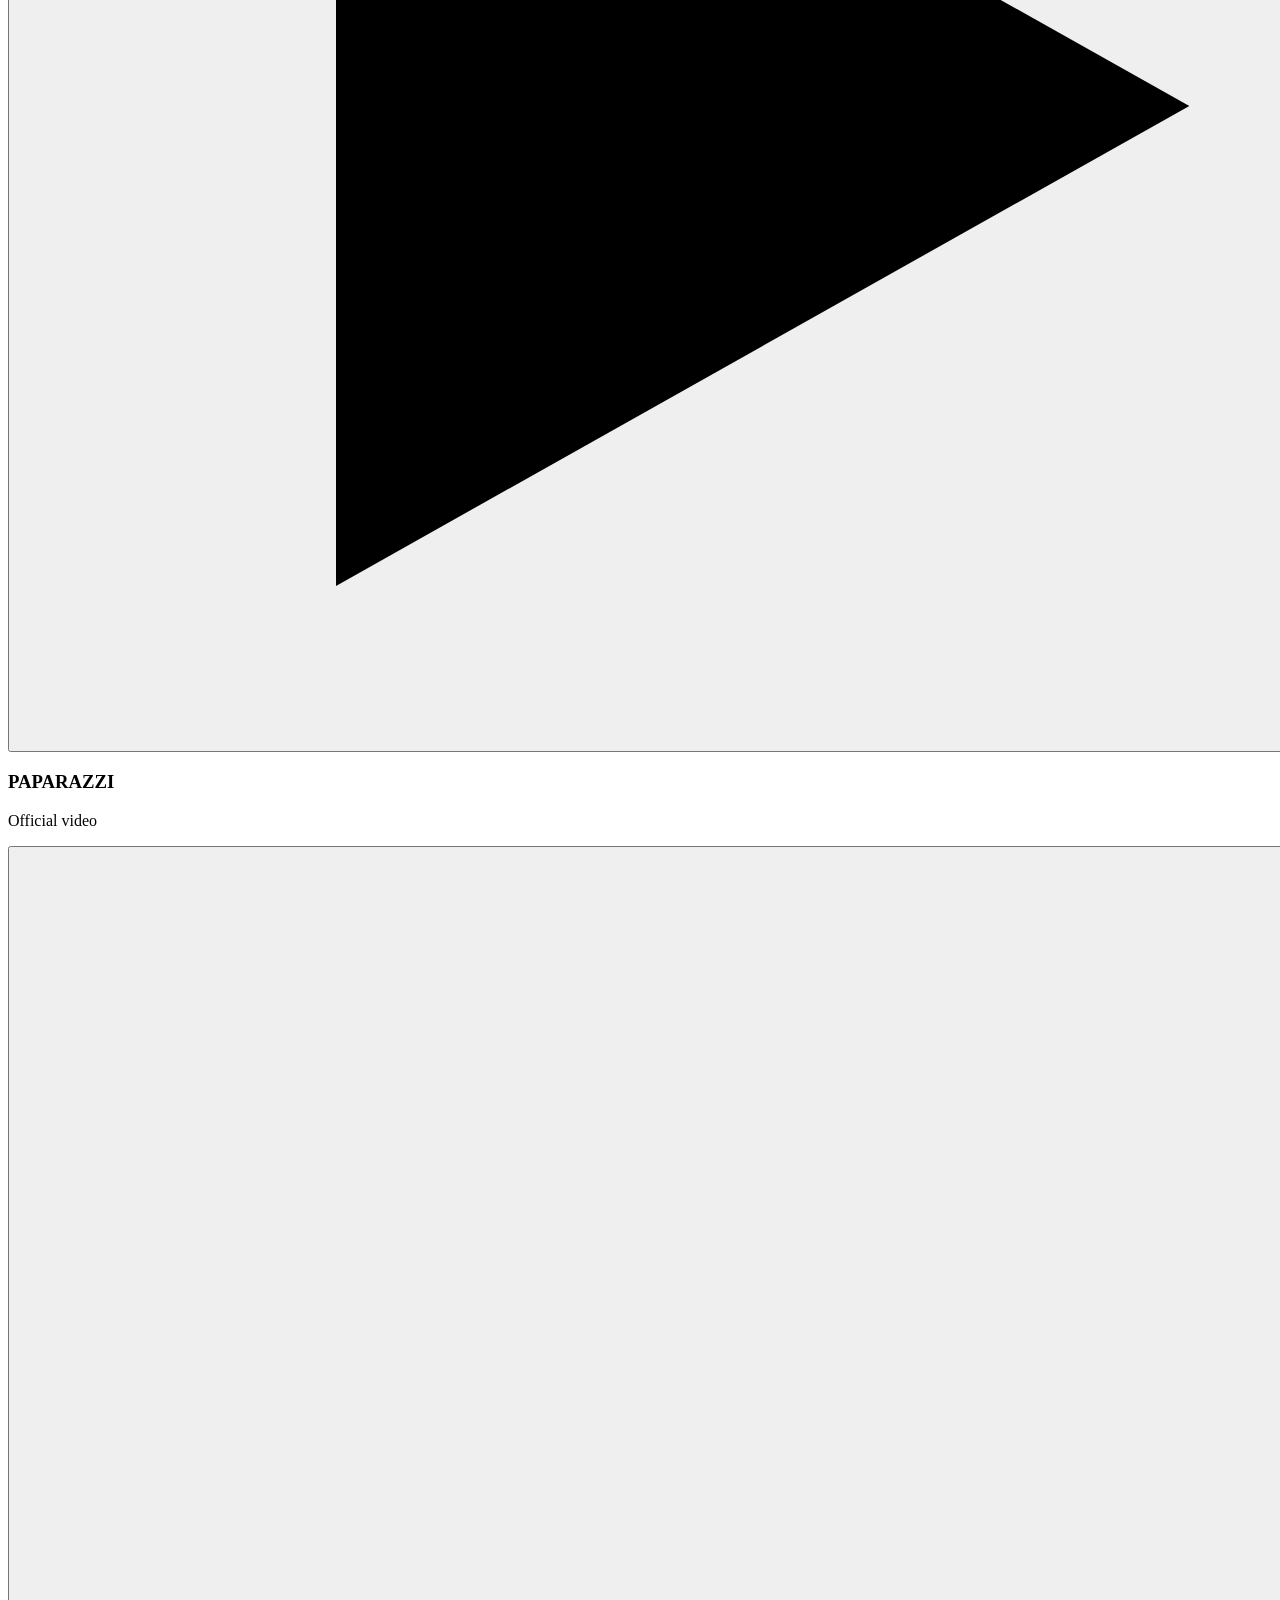
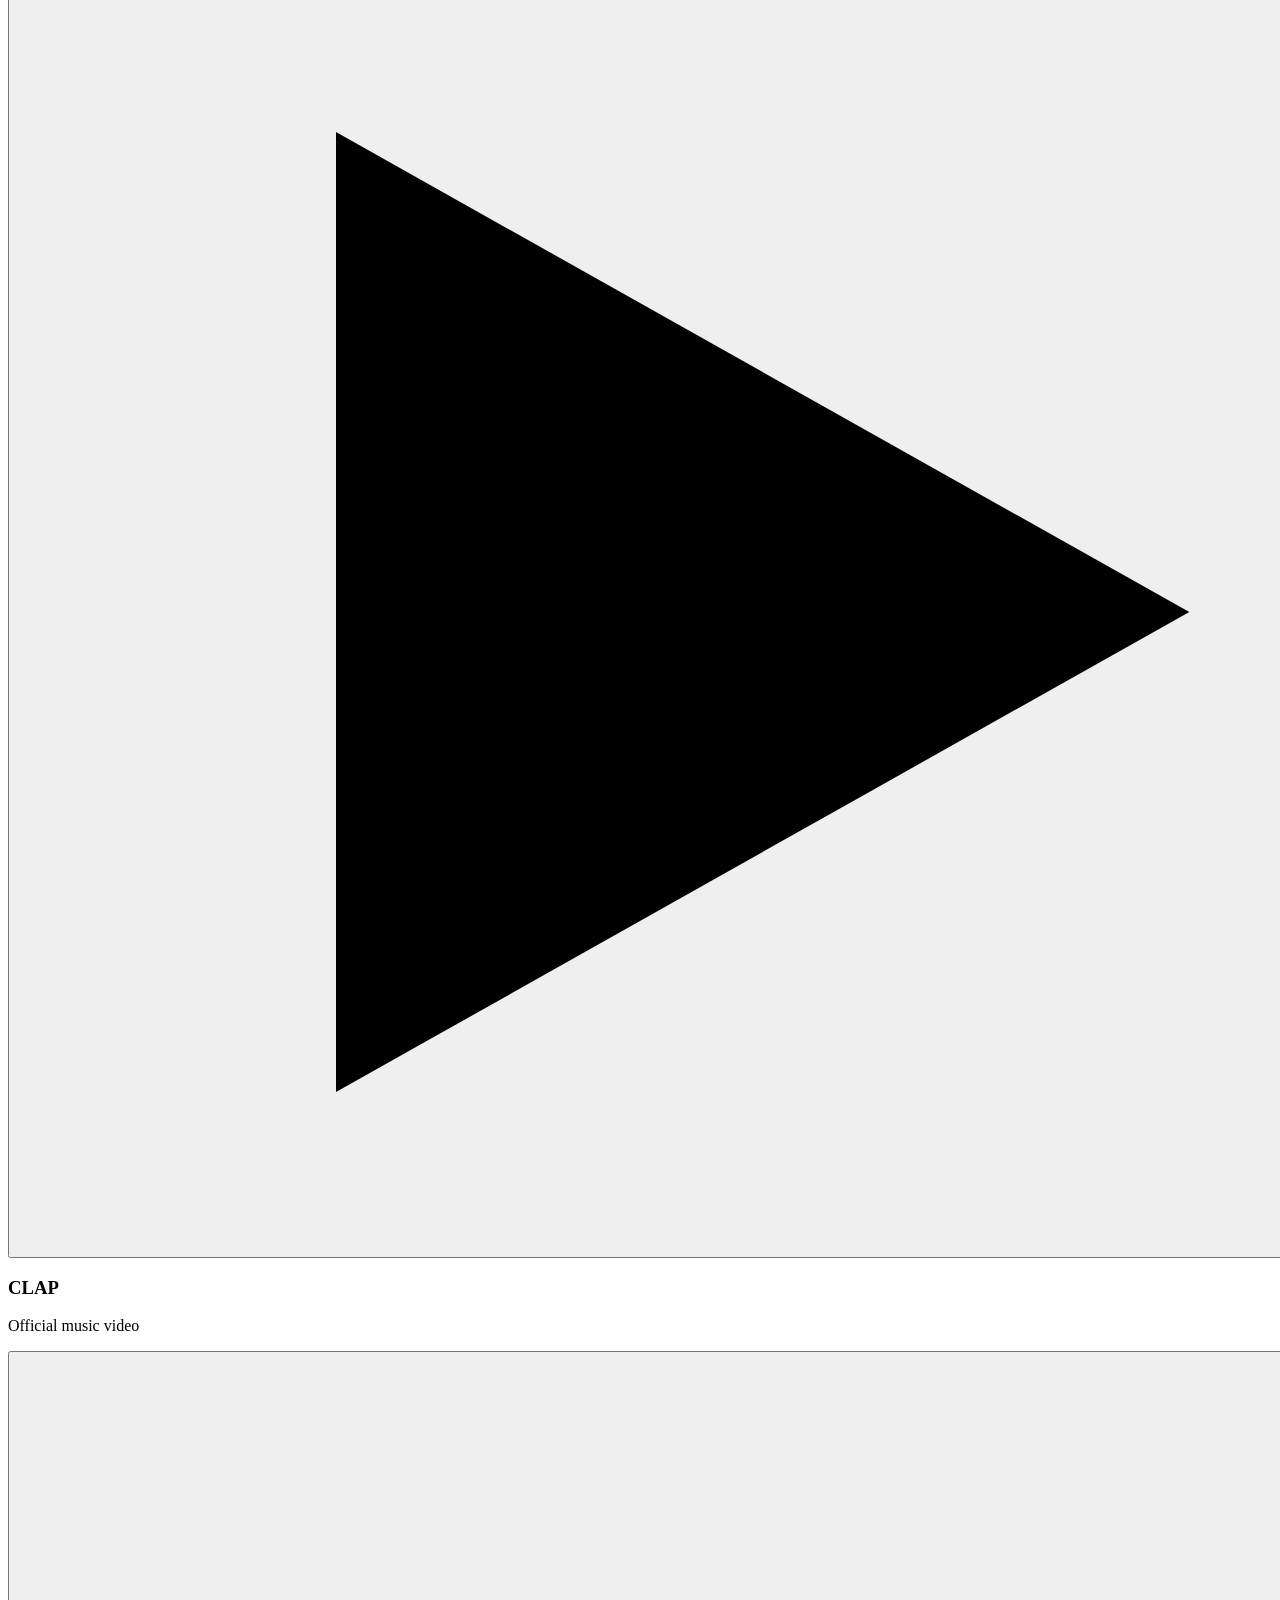
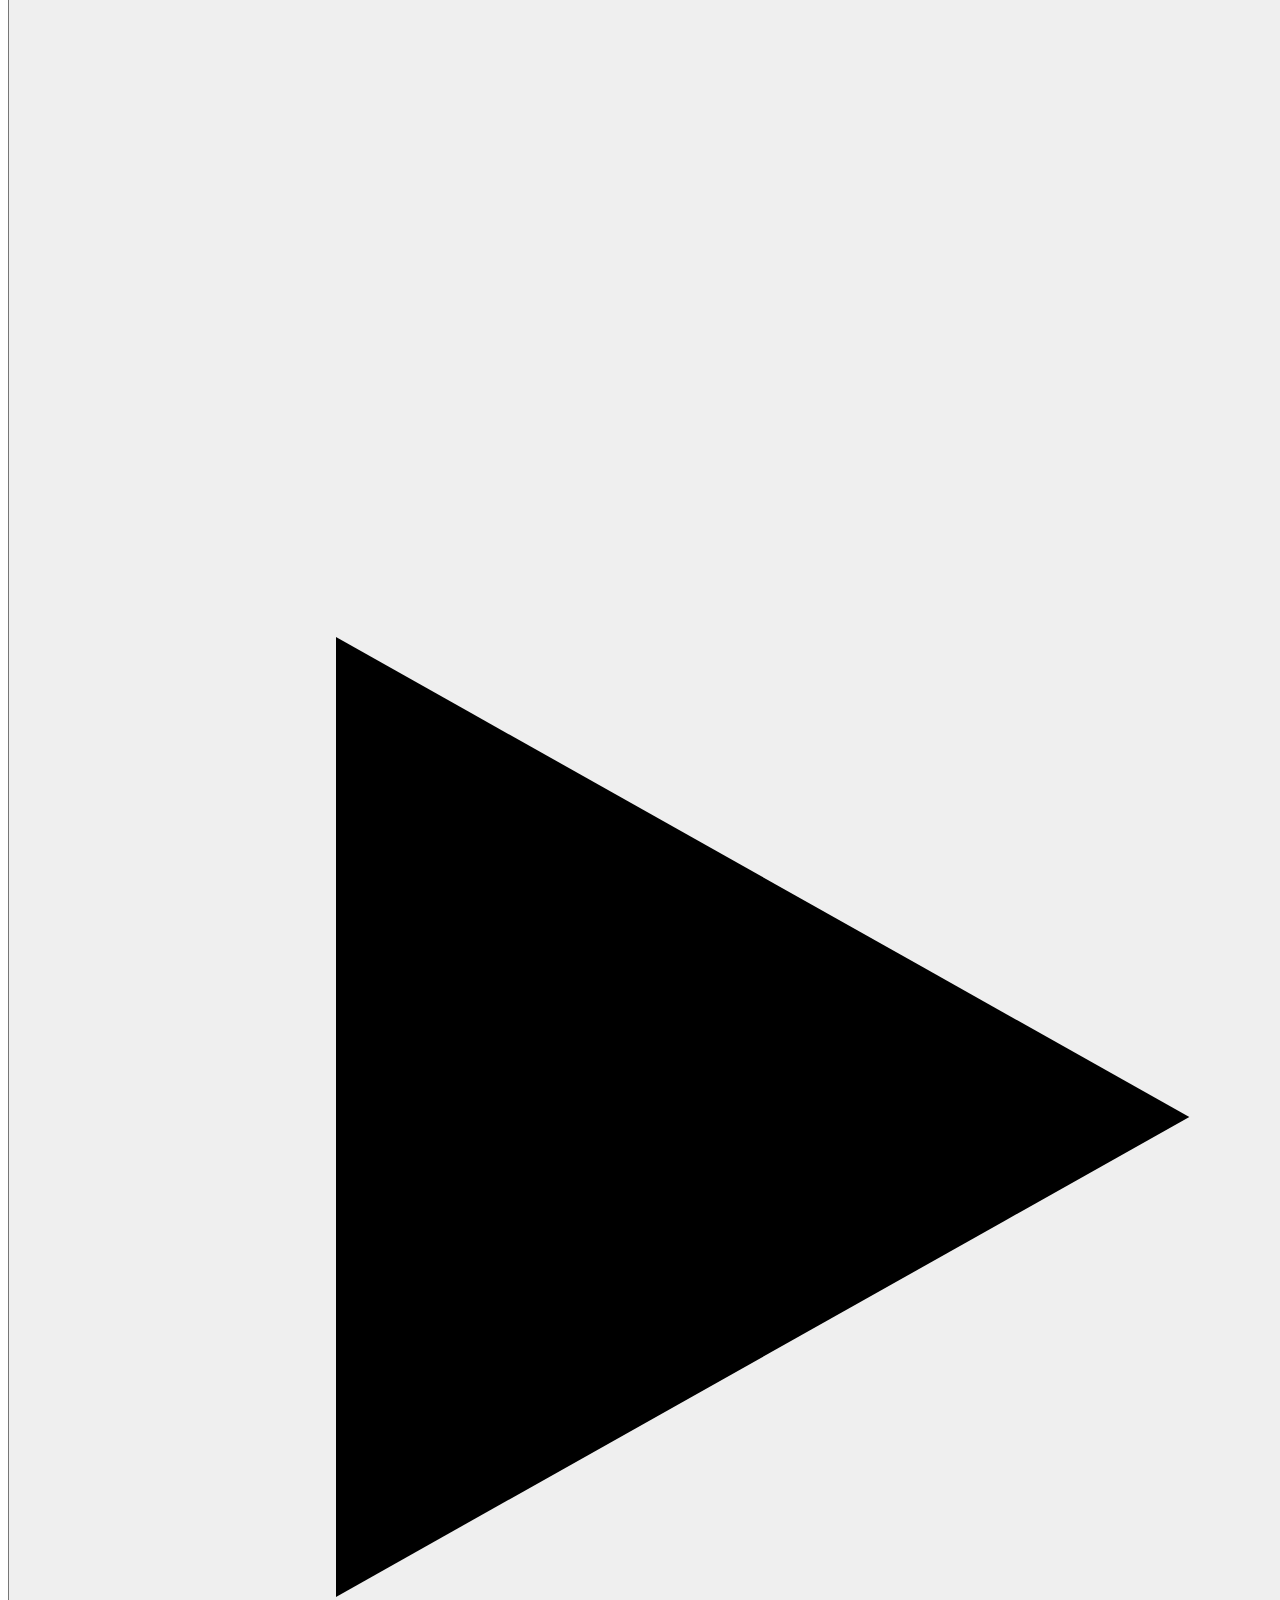
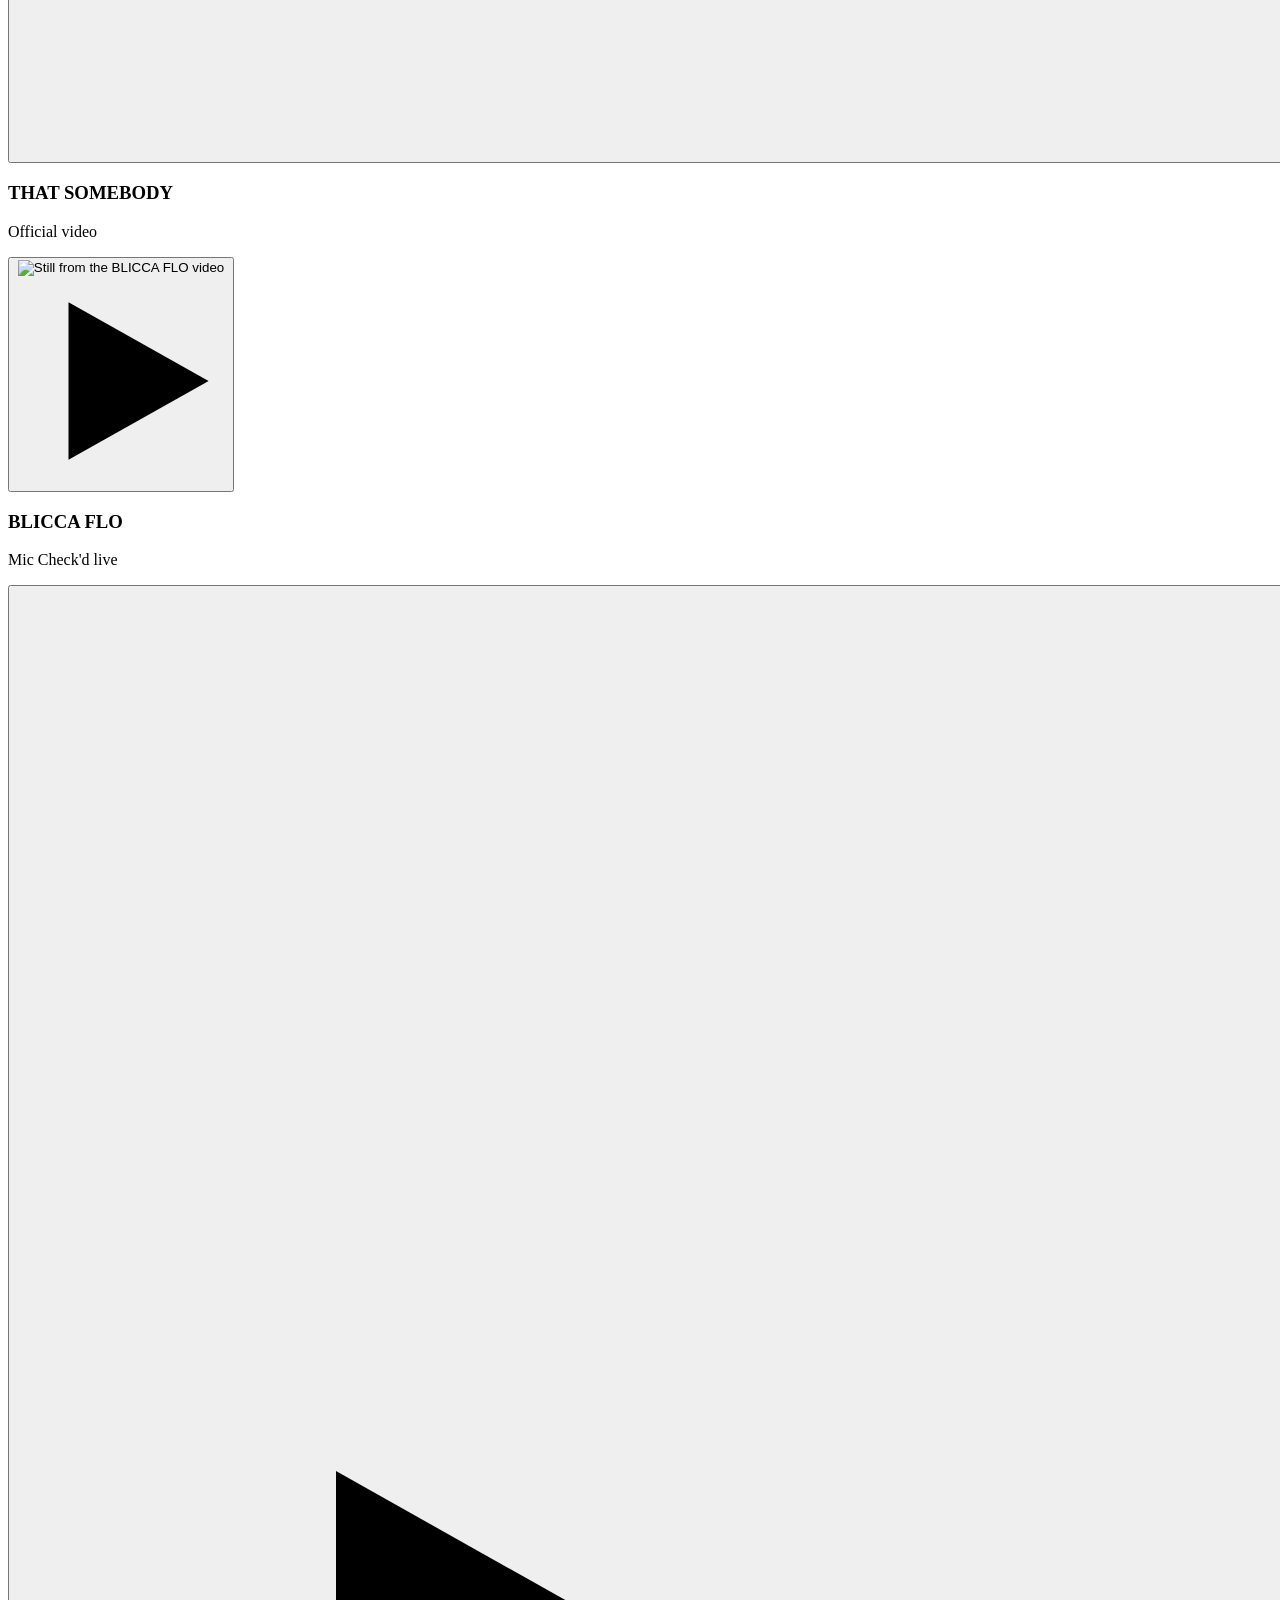
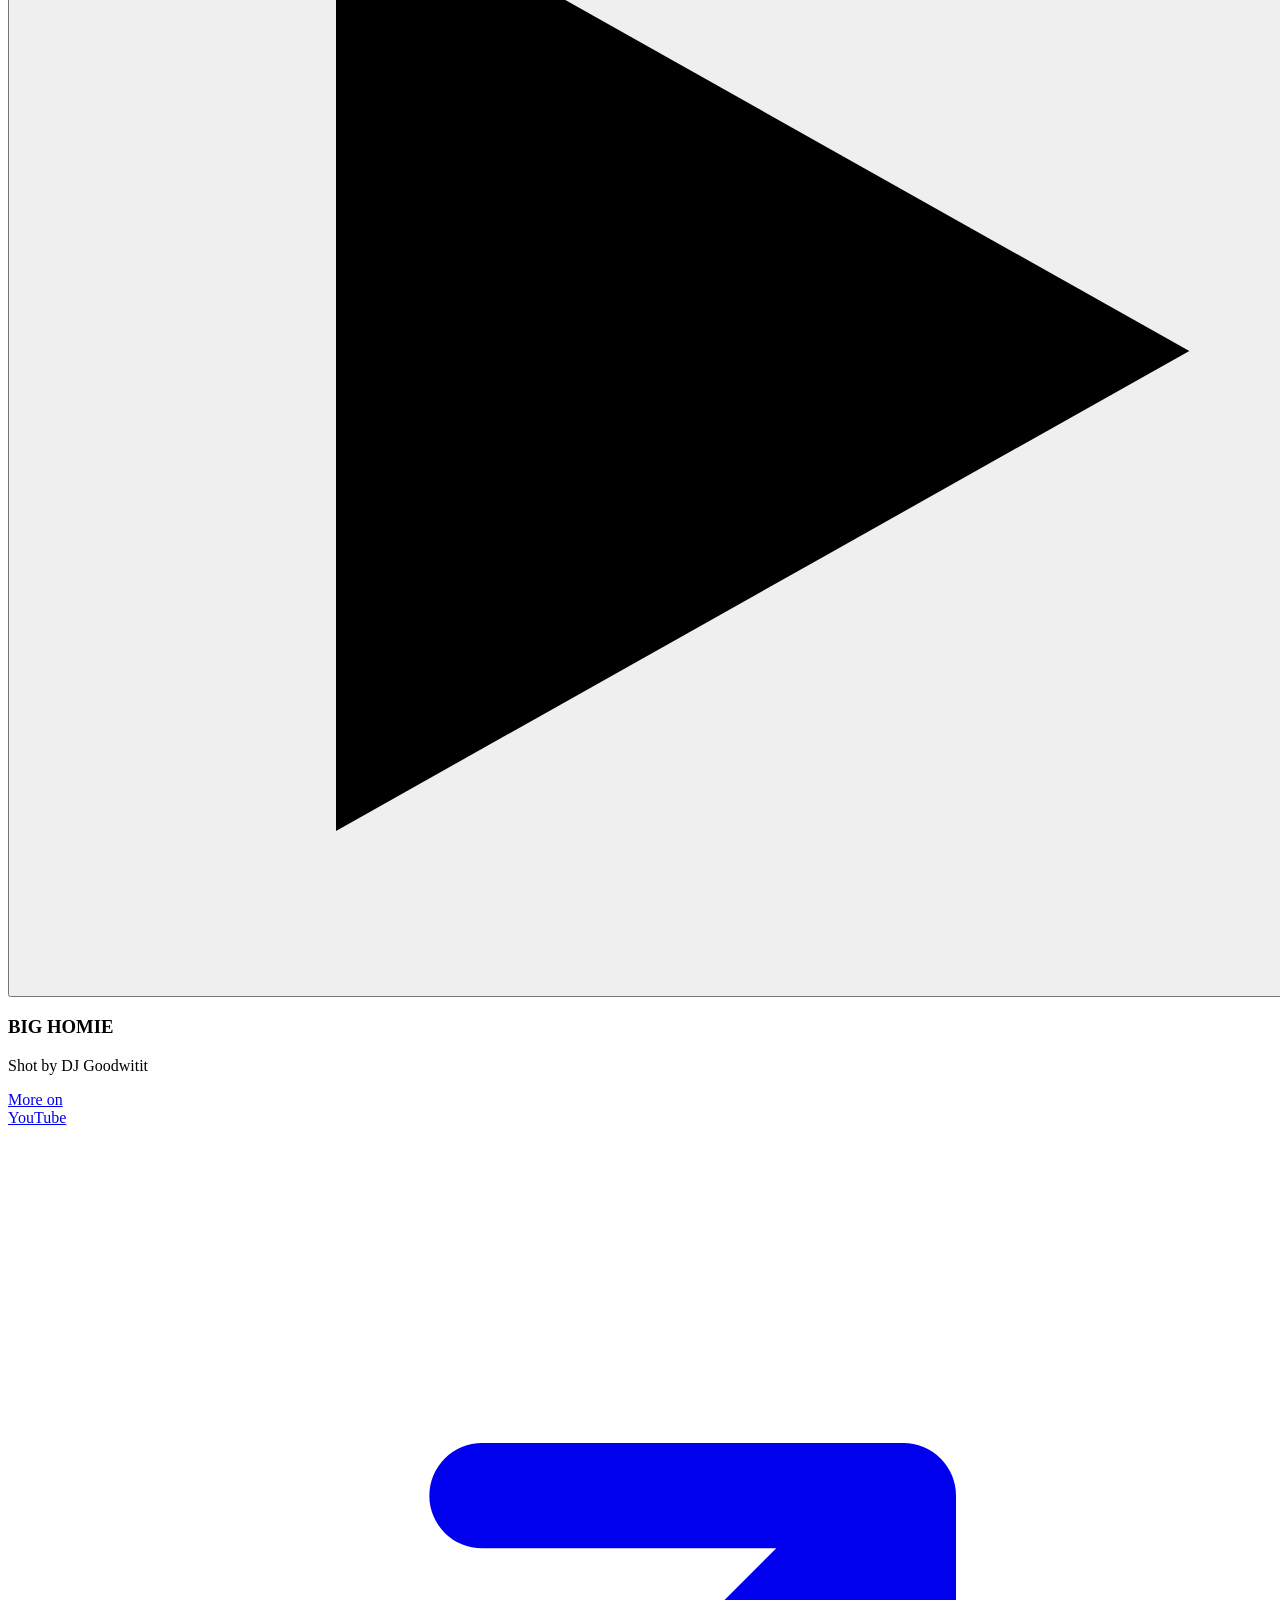
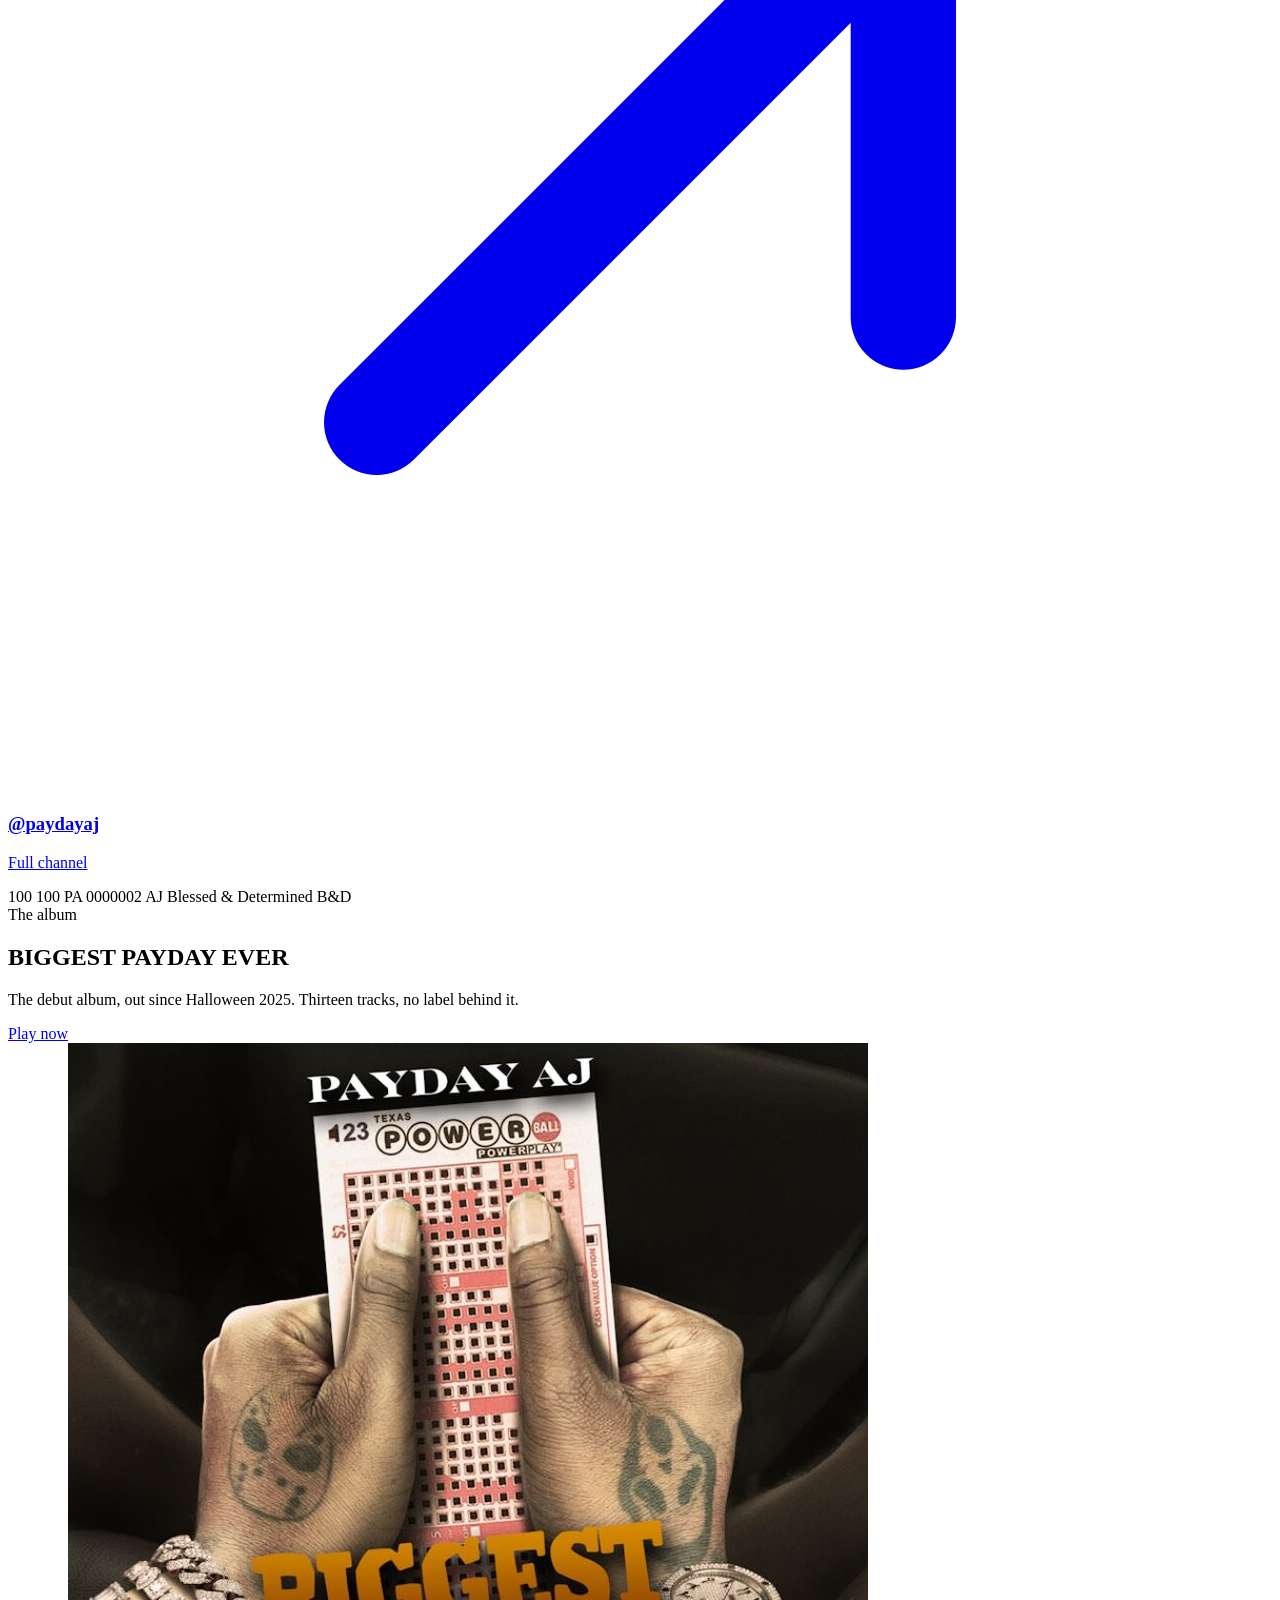
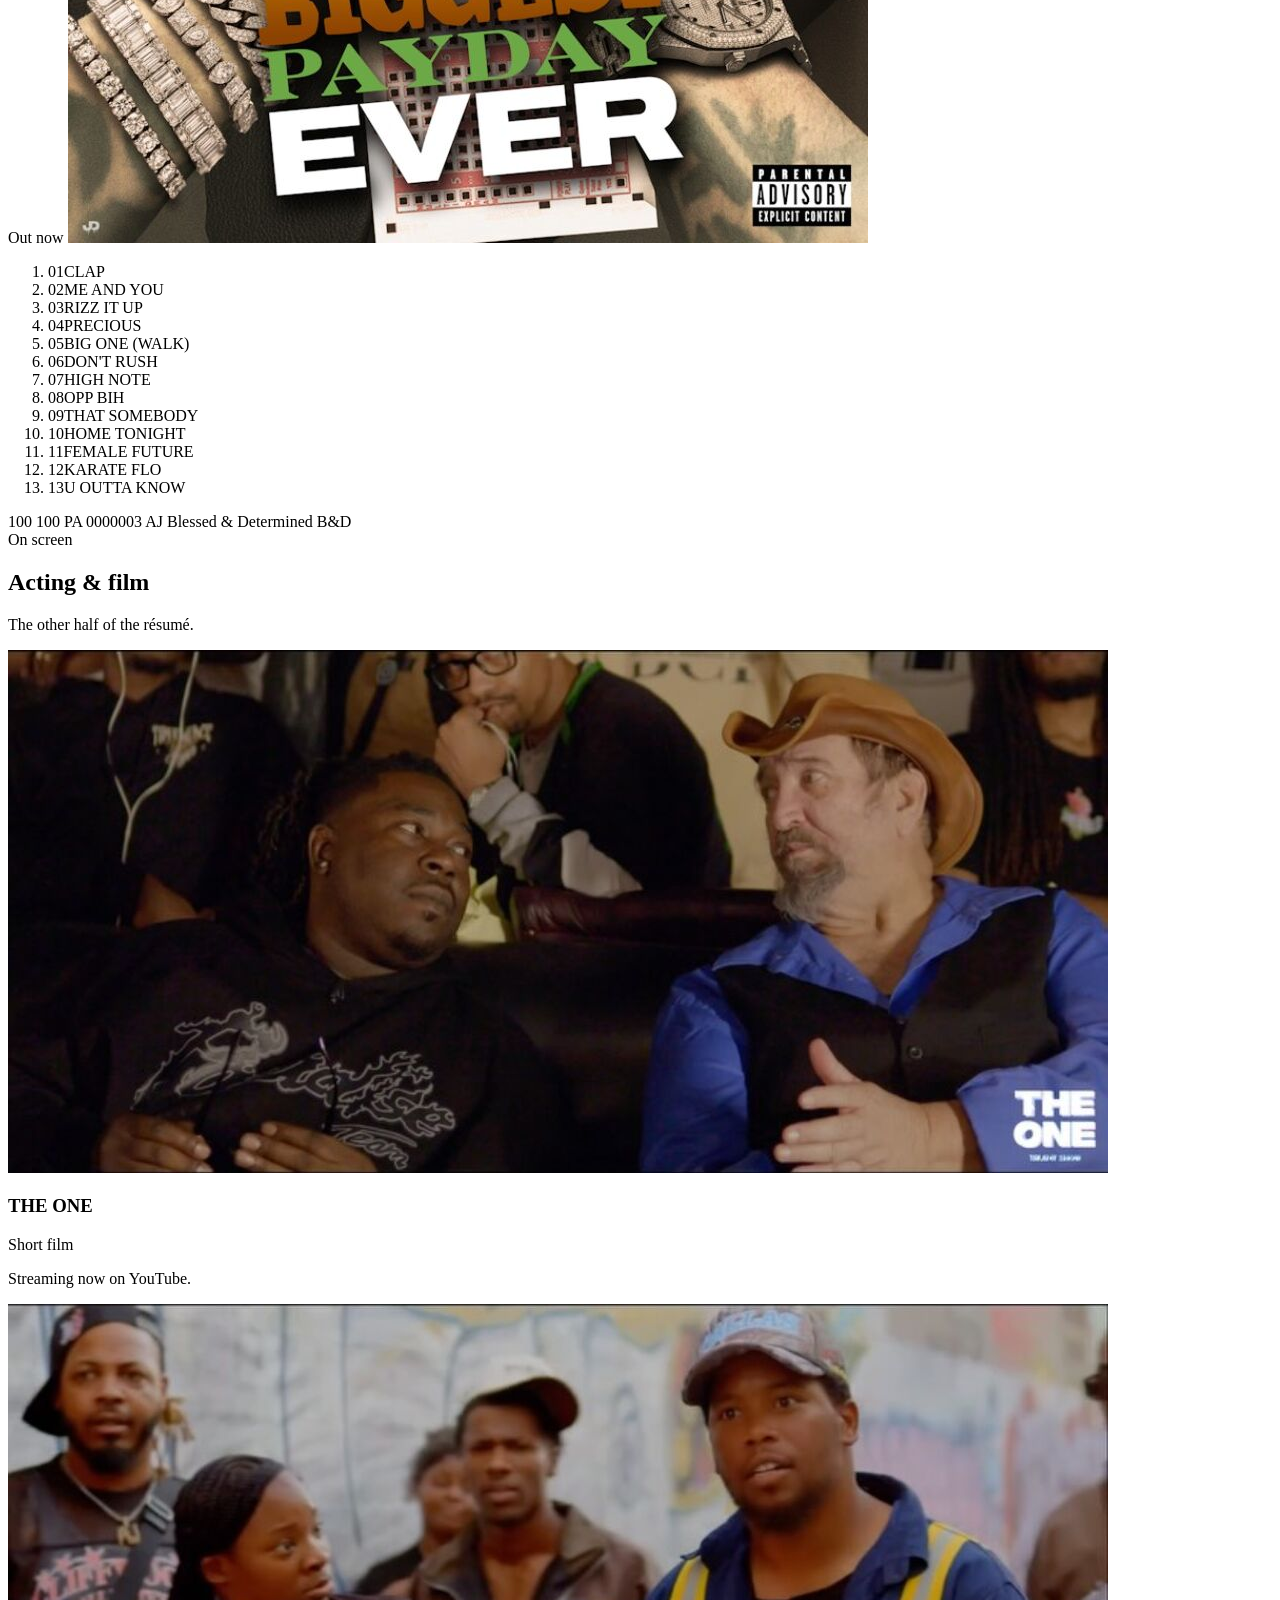
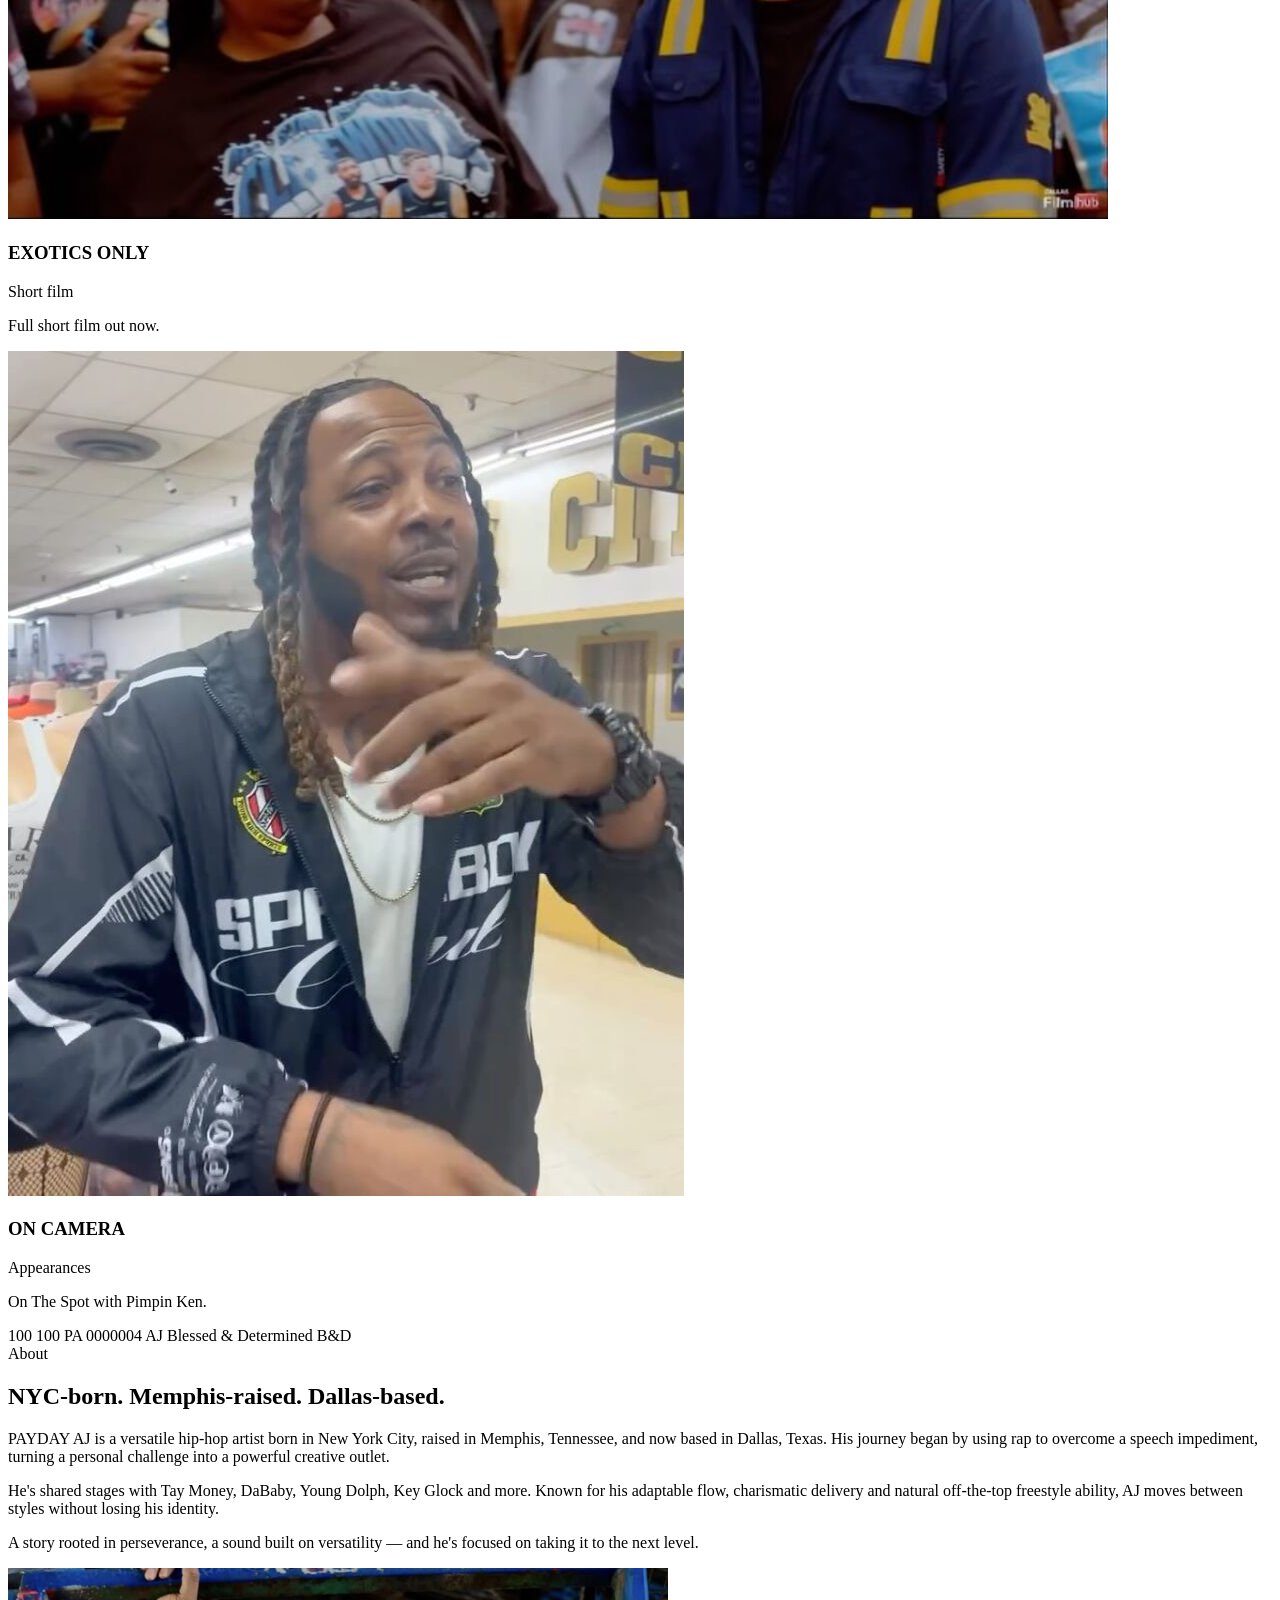
==== commit 3308724b: "Update print statement from 'Hello' to 'Goodbye'" ====
--- a/payday-aj-site/index.html
+++ b/payday-aj-site/index.html
@@ -3,617 +3,485 @@
 <head>
 <meta charset="utf-8">
 <meta name="viewport" content="width=device-width, initial-scale=1">
-<title>Payday AJ — Dallas Artist, Actor, Mogul</title>
-<meta name="description" content="Official-style site concept for Dallas artist Payday AJ. Debut album BIGGEST PAYDAY EVER, official videos, film work, and booking.">
+<title>PAYDAY AJ</title>
+<meta name="description" content="PAYDAY AJ — Dallas artist, songwriter and actor. Debut album BIGGEST PAYDAY EVER out now. Videos, film work, shows and booking.">
 <link rel="icon" href="assets/avatar.jpg">
 <meta property="og:type" content="website">
+<meta property="og:site_name" content="PAYDAY AJ">
 <meta property="og:title" content="PAYDAY AJ — Blessed &amp; Determined">
-<meta property="og:description" content="Debut album BIGGEST PAYDAY EVER out now. Videos, film work, and booking — all in one place.">
-<meta property="og:image" content="https://xbased420.github.io/Payday-Aj-Personal-Brand-Booking-Site/assets/album.jpg">
-<meta property="og:url" content="https://xbased420.github.io/Payday-Aj-Personal-Brand-Booking-Site/">
+<meta property="og:description" content="Ouuu, is it PAYDAY yet? Debut album BIGGEST PAYDAY EVER out now. Videos, film, shows and booking.">
+<meta property="og:image" content="https://xbased420.github.io/PaydayAj/assets/album.jpg">
+<meta property="og:url" content="https://xbased420.github.io/PaydayAj/">
 <meta name="twitter:card" content="summary_large_image">
-</head>
-<body>
 <link rel="preconnect" href="https://fonts.googleapis.com">
 <link rel="preconnect" href="https://fonts.gstatic.com" crossorigin>
 <link rel="stylesheet" href="https://fonts.googleapis.com/css2?family=Archivo+Black&family=Archivo:wght@400;500;600;700&family=Space+Mono:wght@400;700&display=swap">
-<style>
-:root{
-  --ink:#0A0C09;
-  --ink-2:#11150F;
-  --ink-3:#181D16;
-  --line:#2A3226;
-  --paper:#EDE7D8;
-  --text:#F3F1E9;
-  --muted:#98A08F;
-  --green:#27A24E;
-  --green-deep:#116B33;
-  --gold:#E0A22B;
-  --red:#C8342B;
-  --shadow:0 24px 60px -28px rgba(0,0,0,.9);
-  --display:"Archivo Black","Arial Black",Impact,sans-serif;
-  --body:"Archivo","Helvetica Neue",Arial,sans-serif;
-  --mono:"Space Mono",ui-monospace,"Courier New",monospace;
-}
-*{box-sizing:border-box}
-html{scroll-behavior:smooth}
-body{
-  margin:0;background:var(--ink);color:var(--text);
-  font-family:var(--body);font-size:16px;line-height:1.6;
-  -webkit-font-smoothing:antialiased;
-}
-img{max-width:100%;display:block}
-a{color:inherit}
-::selection{background:var(--gold);color:#0A0C09}
-:focus-visible{outline:2px solid var(--gold);outline-offset:3px}
-
-.wrap{width:min(1180px,92vw);margin-inline:auto}
-
-/* ---------- disclosure ribbon ---------- */
-.ribbon{
-  background:var(--gold);color:#0A0C09;
-  font-family:var(--mono);font-size:11.5px;letter-spacing:.06em;
-  text-transform:uppercase;
-}
-.ribbon .wrap{display:flex;gap:14px;align-items:center;justify-content:space-between;
-  padding:7px 0;flex-wrap:wrap}
-.ribbon b{font-weight:700}
-
-/* ---------- nav ---------- */
-.nav{position:sticky;top:0;z-index:50;background:rgba(10,12,9,.82);
-  backdrop-filter:blur(12px);border-bottom:1px solid var(--line)}
-.nav .wrap{display:flex;align-items:center;gap:24px;height:62px}
-.brand{display:flex;align-items:center;gap:11px;font-family:var(--display);
-  font-size:15px;letter-spacing:.02em;text-decoration:none;margin-right:auto}
-.brand img{width:30px;height:30px;border-radius:50%;object-fit:cover;
-  border:1.5px solid var(--gold)}
-.navlinks{display:flex;gap:22px;font-size:13px;letter-spacing:.04em;
-  text-transform:uppercase;font-weight:600}
-.navlinks a{color:var(--muted);text-decoration:none;transition:color .18s}
-.navlinks a:hover{color:var(--gold)}
-.btn{display:inline-flex;align-items:center;gap:8px;font-family:var(--body);
-  font-weight:700;font-size:13.5px;letter-spacing:.03em;text-transform:uppercase;
-  padding:11px 18px;text-decoration:none;border:0;cursor:pointer;
-  background:var(--green);color:#04160A;transition:transform .16s, background .16s}
-.btn:hover{background:#2FBE5C;transform:translateY(-1px)}
-.btn.ghost{background:transparent;color:var(--text);
-  box-shadow:inset 0 0 0 1.5px var(--line)}
-.btn.ghost:hover{background:var(--ink-3);box-shadow:inset 0 0 0 1.5px var(--gold);color:var(--gold)}
-.btn.gold{background:var(--gold);color:#170F02}
-.btn.gold:hover{background:#F0B441}
-@media (max-width:860px){.navlinks{display:none}}
-
-/* ---------- hero ---------- */
-.hero{position:relative;overflow:hidden;border-bottom:1px solid var(--line)}
-.slip{position:absolute;inset:0;opacity:.5;
-  background-image:
-    linear-gradient(to right,rgba(200,52,43,.10) 1px,transparent 1px),
-    linear-gradient(to bottom,rgba(200,52,43,.10) 1px,transparent 1px);
-  background-size:18px 22px;
-  -webkit-mask-image:radial-gradient(120% 90% at 15% 10%,#000 0%,transparent 70%);
-  mask-image:radial-gradient(120% 90% at 15% 10%,#000 0%,transparent 70%);
-  pointer-events:none}
-.hero .wrap{position:relative;display:grid;grid-template-columns:1.05fr .95fr;
-  gap:56px;align-items:center;padding:74px 0 78px}
-.eyebrow{font-family:var(--mono);font-size:12px;letter-spacing:.16em;
-  text-transform:uppercase;color:var(--gold);display:flex;align-items:center;gap:10px}
-.eyebrow::before{content:"";width:26px;height:2px;background:var(--red)}
-h1{font-family:var(--display);margin:18px 0 0;line-height:.86;
-  font-size:clamp(56px,8.4vw,116px);letter-spacing:-.02em;text-wrap:balance}
-h1 .out{color:transparent;-webkit-text-stroke:2px var(--gold)}
-.tagline{font-family:var(--mono);font-size:clamp(15px,1.6vw,19px);color:var(--paper);
-  margin:22px 0 0;letter-spacing:.02em}
-.tagline b{color:var(--green);font-weight:700}
-.rolebar{display:flex;flex-wrap:wrap;gap:8px;margin-top:22px}
-.role{font-family:var(--mono);font-size:11.5px;letter-spacing:.1em;text-transform:uppercase;
-  padding:6px 11px;color:var(--muted);box-shadow:inset 0 0 0 1px var(--line)}
-.herocta{display:flex;gap:12px;flex-wrap:wrap;margin-top:30px}
-.heroshot{position:relative}
-.heroshot img{width:100%;filter:contrast(1.04) saturate(1.03)}
-.heroshot::after{content:"";position:absolute;inset:10px;
-  box-shadow:inset 0 0 0 1.5px rgba(224,162,43,.55);pointer-events:none}
-.stamp{position:absolute;left:-26px;bottom:26px;background:var(--red);color:#fff;
-  font-family:var(--mono);font-weight:700;font-size:12px;letter-spacing:.14em;
-  text-transform:uppercase;padding:9px 14px;transform:rotate(-3deg);
-  box-shadow:var(--shadow)}
-@media (max-width:900px){
-  .hero .wrap{grid-template-columns:1fr;gap:36px;padding:48px 0 56px}
-  .heroshot{order:-1}
-  .stamp{left:auto;right:14px;bottom:14px}
-}
-
-/* ---------- perforated divider ---------- */
-.perf{position:relative;height:0;border-top:2px dashed var(--line)}
-.perf::before,.perf::after{content:"";position:absolute;top:-11px;width:20px;height:20px;
-  border-radius:50%;background:var(--ink);box-shadow:inset 0 0 0 2px var(--line)}
-.perf::before{left:-10px}
-.perf::after{right:-10px}
-
-/* ---------- generic section ---------- */
-section{padding:76px 0}
-.sechead{display:flex;align-items:flex-end;justify-content:space-between;
-  gap:24px;flex-wrap:wrap;margin-bottom:34px}
-h2{font-family:var(--display);font-size:clamp(28px,3.6vw,44px);line-height:1;
-  margin:10px 0 0;letter-spacing:-.015em}
-.sub{color:var(--muted);max-width:62ch;margin:12px 0 0;font-size:15.5px}
-
-/* ---------- album ---------- */
-#music{background:var(--ink-2)}
-.album{display:grid;grid-template-columns:minmax(0,.85fr) minmax(0,1.15fr);gap:52px;align-items:start}
-.cover{position:relative}
-.cover img{width:100%;box-shadow:var(--shadow)}
-.cover .badge{position:absolute;top:-14px;left:-14px;background:var(--green);
-  color:#04160A;font-family:var(--mono);font-weight:700;font-size:11.5px;
-  letter-spacing:.12em;text-transform:uppercase;padding:8px 12px}
-.meta{display:grid;grid-template-columns:repeat(3,1fr);gap:1px;background:var(--line);
-  margin-top:22px;border:1px solid var(--line)}
-.meta div{background:var(--ink-2);padding:13px 14px}
-.meta dt{font-family:var(--mono);font-size:10.5px;letter-spacing:.12em;
-  text-transform:uppercase;color:var(--muted);margin:0}
-.meta dd{margin:5px 0 0;font-family:var(--mono);font-size:14px;font-weight:700;color:var(--gold)}
-.tracks{list-style:none;margin:26px 0 0;padding:0;
-  columns:2;column-gap:34px;font-variant-numeric:tabular-nums}
-.tracks li{display:flex;gap:12px;padding:9px 0;border-bottom:1px solid var(--line);
-  break-inside:avoid;font-size:15px}
-.tracks .n{font-family:var(--mono);font-size:12.5px;color:var(--green);
-  min-width:22px;padding-top:2px}
-.tracks .t{font-weight:600;letter-spacing:.01em}
-.tracks li.lead .t{color:var(--gold)}
-.platforms{display:flex;flex-wrap:wrap;gap:9px;margin-top:26px}
-.plat{font-family:var(--mono);font-size:12px;letter-spacing:.06em;text-transform:uppercase;
-  padding:9px 13px;text-decoration:none;color:var(--text);
-  box-shadow:inset 0 0 0 1px var(--line);transition:.16s}
-.plat:hover{color:var(--gold);box-shadow:inset 0 0 0 1px var(--gold)}
-@media (max-width:900px){.album{grid-template-columns:1fr;gap:34px}.tracks{columns:1}}
-@media (max-width:520px){.meta{grid-template-columns:1fr}}
-
-/* ---------- videos ---------- */
-.vgrid{display:grid;grid-template-columns:repeat(2,minmax(0,1fr));gap:22px}
-@media (max-width:640px){.vgrid{grid-template-columns:1fr}}
-.vid{position:relative;text-decoration:none;display:block;background:var(--ink-3);
-  box-shadow:inset 0 0 0 1px var(--line);transition:.2s}
-.vid:hover{box-shadow:inset 0 0 0 1px var(--gold);transform:translateY(-3px)}
-.vthumb{position:relative;aspect-ratio:16/9;overflow:hidden}
-.vthumb img{width:100%;height:100%;object-fit:cover}
-.play{position:absolute;inset:0;display:grid;place-items:center}
-.play span{width:52px;height:52px;border-radius:50%;background:rgba(10,12,9,.62);
-  box-shadow:inset 0 0 0 1.5px var(--gold);display:grid;place-items:center;
-  transition:.2s}
-.vid:hover .play span{background:var(--gold)}
-.play svg{width:15px;height:15px;fill:var(--gold);transition:.2s;margin-left:2px}
-.vid:hover .play svg{fill:#170F02}
-.vbody{padding:15px 16px 17px}
-.vbody h3{font-family:var(--display);font-size:17px;margin:0;letter-spacing:.01em}
-.vbody p{margin:6px 0 0;font-family:var(--mono);font-size:11.5px;color:var(--muted);
-  letter-spacing:.05em;text-transform:uppercase}
-
-/* ---------- next single ---------- */
-#next{background:var(--ink-2)}
-.next{display:grid;grid-template-columns:280px 1fr;gap:44px;align-items:center}
-.next img{width:100%;box-shadow:var(--shadow)}
-.next h2{margin-top:14px}
-.countline{font-family:var(--mono);color:var(--red);font-size:13px;
-  letter-spacing:.14em;text-transform:uppercase;font-weight:700}
-@media (max-width:760px){.next{grid-template-columns:1fr;gap:26px}}
-
-/* ---------- screen / film ---------- */
-.fgrid{display:grid;grid-template-columns:repeat(auto-fit,minmax(320px,1fr));gap:22px}
-.film{box-shadow:inset 0 0 0 1px var(--line)}
-.film img{aspect-ratio:16/9;object-fit:cover;width:100%}
-.film .fb{padding:16px}
-.film h3{font-family:var(--display);font-size:18px;margin:0}
-.film .role2{font-family:var(--mono);font-size:11.5px;letter-spacing:.08em;
-  text-transform:uppercase;color:var(--green);margin:7px 0 0}
-.film p{margin:9px 0 0;font-size:14.5px;color:var(--muted)}
-
-/* ---------- numbers + press ---------- */
-#numbers{background:var(--ink-2)}
-.numwrap{display:grid;grid-template-columns:1fr 320px;gap:48px;align-items:start}
-.stats{display:grid;grid-template-columns:repeat(2,1fr);gap:1px;background:var(--line);
-  border:1px solid var(--line)}
-.stat{background:var(--ink-2);padding:24px}
-.stat .v{font-family:var(--display);font-size:clamp(30px,4.6vw,46px);line-height:1;
-  color:var(--gold);font-variant-numeric:tabular-nums}
-.stat .k{font-family:var(--mono);font-size:11px;letter-spacing:.12em;
-  text-transform:uppercase;color:var(--muted);margin-top:9px}
-.press{margin-top:26px;display:grid;gap:1px;background:var(--line);border:1px solid var(--line)}
-.pr{background:var(--ink-2);padding:15px 18px;display:flex;gap:16px;align-items:baseline;
-  flex-wrap:wrap}
-.pr .who{font-weight:700;font-size:15px}
-.pr .what{color:var(--muted);font-size:14px}
-.pr .tag{margin-left:auto;font-family:var(--mono);font-size:10.5px;letter-spacing:.1em;
-  text-transform:uppercase;color:var(--green)}
-.wrapped{box-shadow:var(--shadow)}
-.wrapcap{font-family:var(--mono);font-size:11px;color:var(--muted);
-  letter-spacing:.06em;margin-top:10px;text-transform:uppercase}
-@media (max-width:860px){.numwrap{grid-template-columns:1fr;gap:30px}}
-
-/* ---------- about ---------- */
-.about{display:grid;grid-template-columns:1fr 1fr;gap:56px;align-items:start}
-.about p{font-size:16.5px;color:#DCD9CE;max-width:60ch}
-.about p + p{margin-top:16px}
-.about .pull{font-family:var(--display);font-size:clamp(22px,2.8vw,32px);line-height:1.12;
-  color:var(--text);margin:0 0 22px;text-wrap:balance}
-.about .pull em{font-style:normal;color:var(--green)}
-.photostack{display:grid;grid-template-columns:1fr 1fr;gap:12px}
-.photostack img{width:100%;height:100%;object-fit:cover}
-.photostack .tall{grid-row:span 2}
-@media (max-width:860px){.about{grid-template-columns:1fr;gap:32px}}
-
-/* ---------- booking ---------- */
-#booking{background:var(--ink-2)}
-.bookgrid{display:grid;grid-template-columns:1fr 1fr;gap:56px;align-items:start}
-.contactlist{display:grid;gap:1px;background:var(--line);border:1px solid var(--line);
-  margin-top:24px}
-.contactlist div{background:var(--ink-2);padding:15px 18px}
-.contactlist dt{font-family:var(--mono);font-size:10.5px;letter-spacing:.12em;
-  text-transform:uppercase;color:var(--muted);margin:0}
-.contactlist dd{margin:5px 0 0;font-size:15px;font-weight:600}
-form{display:grid;gap:14px}
-.row{display:grid;grid-template-columns:1fr 1fr;gap:14px}
-label{font-family:var(--mono);font-size:10.5px;letter-spacing:.12em;
-  text-transform:uppercase;color:var(--muted);display:block;margin-bottom:7px}
-input,select,textarea{width:100%;background:var(--ink);color:var(--text);
-  border:1px solid var(--line);padding:12px 13px;font-family:var(--body);font-size:15px}
-input:focus,select:focus,textarea:focus{border-color:var(--gold);outline:none}
-textarea{min-height:110px;resize:vertical}
-.formnote{font-family:var(--mono);font-size:11px;color:var(--muted);letter-spacing:.04em}
-#formmsg{display:none;background:rgba(39,162,78,.12);color:var(--green);
-  box-shadow:inset 0 0 0 1px rgba(39,162,78,.4);padding:12px 14px;
-  font-family:var(--mono);font-size:12.5px}
-@media (max-width:860px){.bookgrid{grid-template-columns:1fr;gap:34px}.row{grid-template-columns:1fr}}
-
-/* ---------- pitch panel ---------- */
-.pitch{background:var(--paper);color:#14170F}
-.pitch .wrap{padding:56px 0}
-.pitch h2{color:#14170F}
-.pitch .sub{color:#4C5343}
-.plist{display:grid;grid-template-columns:repeat(3,minmax(0,1fr));gap:1px;
-  background:#C9C2B0;border:1px solid #C9C2B0;margin-top:28px}
-.plist div{background:var(--paper);padding:18px}
-.plist h4{font-family:var(--display);font-size:15px;margin:0 0 7px}
-.plist p{margin:0;font-size:14px;color:#4C5343}
-@media (max-width:820px){.plist{grid-template-columns:repeat(2,minmax(0,1fr))}}
-@media (max-width:560px){.plist{grid-template-columns:1fr}}
-.pitchfoot{margin-top:26px;font-family:var(--mono);font-size:12.5px;color:#4C5343;
-  letter-spacing:.03em}
-
-/* ---------- footer ---------- */
-footer{padding:48px 0 60px;border-top:1px solid var(--line)}
-.fgrid2{display:flex;justify-content:space-between;gap:28px;flex-wrap:wrap;align-items:flex-start}
-.socials{display:flex;gap:9px;flex-wrap:wrap}
-.small{font-family:var(--mono);font-size:11.5px;color:var(--muted);line-height:1.9;
-  letter-spacing:.03em;max-width:56ch}
-.small a{color:var(--gold)}
-
-/* ---------- motion ---------- */
-.rise{animation:rise .7s cubic-bezier(.2,.7,.3,1) both}
-.rise:nth-child(2){animation-delay:.06s}
-.rise:nth-child(3){animation-delay:.12s}
-@keyframes rise{from{opacity:.001;transform:translateY(14px)}to{opacity:1;transform:none}}
-@media (prefers-reduced-motion:reduce){
-  *{animation:none!important;transition:none!important;scroll-behavior:auto}
-}
-</style>
-
-<div class="ribbon"><div class="wrap">
-  <span><b>Concept mockup</b> &nbsp;·&nbsp; not an official Payday AJ site</span>
-  <span>Built from what's public on @ajpaydaynosleep</span>
-</div></div>
+<link rel="stylesheet" href="styles.css">
+<script>/* stacked from the first paint, so the bills never flash as a plain list */if(!matchMedia("(prefers-reduced-motion: reduce)").matches)document.documentElement.classList.add("stack-on");</script>
+</head>
+<body>
 
 <nav class="nav"><div class="wrap">
-  <a class="brand" href="#top"><img src="assets/avatar.jpg" alt="Payday AJ profile">PAYDAY&nbsp;AJ</a>
+  <a class="brand" href="#top"><img src="assets/avatar.jpg" alt="" width="300" height="300" decoding="async">PAYDAY&nbsp;AJ</a>
   <div class="navlinks">
+    <a href="#videos">Videos</a>
     <a href="#music">Music</a>
-    <a href="#videos">Videos</a>
-    <a href="#screen">Screen</a>
+    <a href="#screen">Film</a>
     <a href="#about">About</a>
-    <a href="#booking">Booking</a>
-  </div>
-  <a class="btn" href="https://distrokid.com/hyperfollow/paydayaj/biggest-payday-ever" target="_blank" rel="noopener">Stream the album</a>
+    <a href="#shows">Shows</a>
+  </div>
+  <a class="btn" href="#booking">Let's work</a>
 </div></nav>
 
 <header class="hero" id="top">
+  <div class="hero-bg" data-shuffle="pkYQTzAh4oY,WJJ4ZXtPwB0,wU_MzEeejMc,GE3MZFJ9xXU,ATkEb8zOdMA">
+    <img src="assets/v-blicca.jpg" alt="PAYDAY AJ in a frame from one of his videos" width="1100" height="615" decoding="async" fetchpriority="high">
+    <div class="hero-video" id="hero-video" aria-hidden="true"></div>
+  </div>
   <div class="slip"></div>
   <div class="wrap">
-    <div>
-      <div class="eyebrow rise">Dallas, Texas</div>
-      <h1 class="rise">PAYDAY<br><span class="out">AJ</span></h1>
-      <p class="tagline rise"><b>Blessed &amp; Determined.</b> Artist. Actor. Mogul.</p>
+    <div class="hero-inner">
+      <div class="eyebrow">Dallas, Texas</div>
+      <h1><span class="pd">PAYDAY<i class="rain r1" aria-hidden="true">PAYDAY</i><i class="rain r2" aria-hidden="true">PAYDAY</i><i class="rain r3" aria-hidden="true">PAYDAY</i></span><br><span class="out">AJ</span></h1>
+      <p class="tagline">“Ouuu, is it PAYDAY yet?”</p>
+      <p class="motto">Blessed &amp; Determined</p>
       <div class="rolebar">
-        <span class="role">Debut album out now</span>
-        <span class="role">13 tracks</span>
-        <span class="role">57 countries</span>
+        <span class="role">Artist</span>
+        <span class="role">Songwriter</span>
+        <span class="role">Actor</span>
+        <span class="role">Entrepreneur</span>
+        <span class="role">Creative Director</span>
       </div>
       <div class="herocta">
-        <a class="btn gold" href="#music">Hear <em style="font-style:normal">BIGGEST PAYDAY EVER</em></a>
-        <a class="btn ghost" href="#booking">Book / Feature</a>
-      </div>
-    </div>
-    <div class="heroshot rise">
-      <img src="assets/hero.jpg" alt="Payday AJ photographed under a graffiti-covered structure in Dallas">
-      <div class="stamp">No Sleep</div>
+        <a class="btn" href="#booking">Let's work</a>
+        <a class="btn ghost" href="#videos">Watch the visuals</a>
+      </div>
     </div>
   </div>
 </header>
 
-<section id="music">
+<section id="booking" class="alt">
   <div class="wrap">
     <div class="perf"></div>
-    <div class="sechead">
-      <div>
-        <div class="eyebrow">The album</div>
-        <h2>BIGGEST PAYDAY EVER</h2>
-        <p class="sub">The debut album as Payday AJ, out since Halloween 2025. Thirteen records that swing from club energy — RIZZ IT UP, CLAP — to melodic ride-out cuts like PRECIOUS and OPP BIH.</p>
-      </div>
-      <a class="btn gold" href="https://distrokid.com/hyperfollow/paydayaj/biggest-payday-ever" target="_blank" rel="noopener">Play now</a>
-    </div>
-
-    <div class="album">
-      <div>
-        <div class="cover">
-          <span class="badge">Out now</span>
-          <img src="assets/album.jpg" alt="BIGGEST PAYDAY EVER album cover — hands holding a Texas Powerball ticket">
-        </div>
-        <dl class="meta">
-          <div><dt>Released</dt><dd>10.31.25</dd></div>
-          <div><dt>Tracks</dt><dd>13</dd></div>
-          <div><dt>Type</dt><dd>Debut LP</dd></div>
-        </dl>
-        <div class="platforms">
-          <a class="plat" href="https://distrokid.com/hyperfollow/paydayaj/biggest-payday-ever" target="_blank" rel="noopener">Spotify</a>
-          <a class="plat" href="https://distrokid.com/hyperfollow/paydayaj/biggest-payday-ever" target="_blank" rel="noopener">Apple Music</a>
-          <a class="plat" href="https://distrokid.com/hyperfollow/paydayaj/biggest-payday-ever" target="_blank" rel="noopener">YouTube</a>
-          <a class="plat" href="https://distrokid.com/hyperfollow/paydayaj/biggest-payday-ever" target="_blank" rel="noopener">iTunes</a>
-          <a class="plat" href="https://distrokid.com/hyperfollow/paydayaj/biggest-payday-ever" target="_blank" rel="noopener">Deezer</a>
-          <a class="plat" href="https://distrokid.com/hyperfollow/paydayaj/biggest-payday-ever" target="_blank" rel="noopener">iHeartRadio</a>
-        </div>
-      </div>
-
-      <div>
-        <ol class="tracks">
-          <li class="lead"><span class="n">01</span><span class="t">CLAP</span></li>
-          <li><span class="n">02</span><span class="t">ME AND YOU</span></li>
-          <li class="lead"><span class="n">03</span><span class="t">RIZZ IT UP</span></li>
-          <li><span class="n">04</span><span class="t">PRECIOUS</span></li>
-          <li><span class="n">05</span><span class="t">BIG ONE (WALK)</span></li>
-          <li><span class="n">06</span><span class="t">DON'T RUSH</span></li>
-          <li><span class="n">07</span><span class="t">HIGH NOTE</span></li>
-          <li><span class="n">08</span><span class="t">OPP BIH</span></li>
-          <li><span class="n">09</span><span class="t">THAT SOMEBODY</span></li>
-          <li><span class="n">10</span><span class="t">HOME TONIGHT</span></li>
-          <li><span class="n">11</span><span class="t">FEMALE FUTURE</span></li>
-          <li><span class="n">12</span><span class="t">KARATE FLO</span></li>
-          <li><span class="n">13</span><span class="t">U OUTTA KNOW</span></li>
-        </ol>
-      </div>
-    </div>
-  </div>
-</section>
-
-<section id="videos">
-  <div class="wrap">
-    <div class="perf"></div>
-    <div class="sechead">
-      <div>
-        <div class="eyebrow">Visuals</div>
-        <h2>Official videos</h2>
-        <p class="sub">Every release comes with a visual. Shot around Dallas with the city's own camera crews.</p>
-      </div>
-      <a class="btn ghost" href="https://youtu.be/WJJ4ZXtPwB0" target="_blank" rel="noopener">Watch on YouTube</a>
-    </div>
-    <div class="vgrid">
-      <a class="vid" href="https://youtu.be/WJJ4ZXtPwB0" target="_blank" rel="noopener">
-        <div class="vthumb"><img src="assets/v-paparazzi.jpg" alt="Still from the Paparazzi music video">
-          <div class="play"><span><svg viewBox="0 0 24 24"><path d="M6 3l16 9-16 9z"/></svg></span></div></div>
-        <div class="vbody"><h3>PAPARAZZI</h3><p>Official video · shot by @visualzbydee</p></div>
-      </a>
-      <a class="vid" href="https://www.instagram.com/ajpaydaynosleep/" target="_blank" rel="noopener">
-        <div class="vthumb"><img src="assets/v-blicca.jpg" alt="Still from the Blicca Flo video, shot under a Dallas overpass">
-          <div class="play"><span><svg viewBox="0 0 24 24"><path d="M6 3l16 9-16 9z"/></svg></span></div></div>
-        <div class="vbody"><h3>BLICCA FLO</h3><p>Official video · Mic Check'd w/ Live &amp; Lit</p></div>
-      </a>
-      <a class="vid" href="https://www.instagram.com/ajpaydaynosleep/" target="_blank" rel="noopener">
-        <div class="vthumb"><img src="assets/v-bighomie.jpg" alt="Still from the Big Homie music video">
-          <div class="play"><span><svg viewBox="0 0 24 24"><path d="M6 3l16 9-16 9z"/></svg></span></div></div>
-        <div class="vbody"><h3>BIG HOMIE</h3><p>Official video · on YouTube</p></div>
-      </a>
-      <a class="vid" href="https://www.instagram.com/ajpaydaynosleep/" target="_blank" rel="noopener">
-        <div class="vthumb"><img src="assets/v-shelike.jpg" alt="Still from the Know What She Like video">
-          <div class="play"><span><svg viewBox="0 0 24 24"><path d="M6 3l16 9-16 9z"/></svg></span></div></div>
-        <div class="vbody"><h3>KNOW WHAT SHE LIKE</h3><p>Out now · shot by @movisuals77</p></div>
-      </a>
-    </div>
-  </div>
-</section>
-
-<section id="next">
-  <div class="wrap">
-    <div class="next">
-      <img src="assets/art-sharks.jpg" alt="Sharks &amp; Eagles single artwork — an eagle above the water and a shark below it">
-      <div>
-        <div class="countline">Next release · January 15</div>
-        <h2>SHARKS &amp; EAGLES</h2>
-        <p class="sub">The follow-up single. Same motto on the artwork as everything else he puts out — B&amp;D. Pre-save goes live here first.</p>
-        <div class="herocta">
-          <a class="btn gold" href="#booking">Get the drop alert</a>
-          <a class="btn ghost" href="https://www.instagram.com/ajpaydaynosleep/" target="_blank" rel="noopener">Follow @ajpaydaynosleep</a>
-        </div>
-      </div>
-    </div>
-  </div>
-</section>
-
-<section id="screen">
-  <div class="wrap">
-    <div class="perf"></div>
-    <div class="sechead">
-      <div>
-        <div class="eyebrow">On screen</div>
-        <h2>Acting &amp; film</h2>
-        <p class="sub">The other half of the résumé — work with Dallas FilmHub, Cliffwoods and IRM Films.</p>
-      </div>
-    </div>
-    <div class="fgrid">
-      <article class="film">
-        <img src="assets/f-theone.jpg" alt="Still from the short film The One">
-        <div class="fb"><h3>THE ONE</h3><p class="role2">Short film · IRM Films</p>
-        <p>Out now on the IRM Films YouTube channel.</p></div>
-      </article>
-      <article class="film">
-        <img src="assets/f-exotics.jpg" alt="Still from the short film Exotics Only">
-        <div class="fb"><h3>EXOTICS ONLY</h3><p class="role2">Short film · Dallas FilmHub × Cliffwoods</p>
-        <p>Full short film streaming now.</p></div>
-      </article>
-      <article class="film">
-        <img src="assets/pr-pimpinken.jpg" alt="Payday AJ on camera during an On The Spot interview">
-        <div class="fb"><h3>ON THE SPOT</h3><p class="role2">Appearance · with Pimpin Ken</p>
-        <p>Plus FilmHub Friday: Church Edition with the Dallas FilmHub crew.</p></div>
-      </article>
-    </div>
-  </div>
-</section>
-
-<section id="numbers">
-  <div class="wrap">
-    <div class="sechead">
-      <div>
-        <div class="eyebrow">Reach</div>
-        <h2>The numbers &amp; the co-signs</h2>
-        <p class="sub">What a booker, a label A&amp;R or a brand asks for first — in one place instead of scattered across a feed.</p>
-      </div>
-    </div>
-    <div class="numwrap">
-      <div>
-        <div class="stats">
-          <div class="stat"><div class="v">9,542</div><div class="k">Instagram followers</div></div>
-          <div class="stat"><div class="v">57</div><div class="k">Countries streamed in</div></div>
-          <div class="stat"><div class="v">13.3K</div><div class="k">Spotify listeners</div></div>
-          <div class="stat"><div class="v">14.8K</div><div class="k">Spotify streams</div></div>
-        </div>
-        <div class="press">
-          <div class="pr"><span class="who">All Vybes</span><span class="what">Sit-down interview</span><span class="tag">Interview</span></div>
-          <div class="pr"><span class="who">HalfPint Filmz × Dallas Global Digital</span><span class="what">Song review from the Dallas gatekeepers</span><span class="tag">Review</span></div>
-          <div class="pr"><span class="who">Live &amp; Lit Music</span><span class="what">Mic Check'd session</span><span class="tag">Session</span></div>
-          <div class="pr"><span class="who">Next Up — New Music in Dallas</span><span class="what">Artist You Should Know feature</span><span class="tag">Feature</span></div>
-          <div class="pr"><span class="who">On The Spot with Pimpin Ken</span><span class="what">On-camera appearance</span><span class="tag">Appearance</span></div>
-        </div>
-      </div>
-      <div>
-        <img class="wrapped" src="assets/wrapped.jpg" alt="Spotify for Artists Wrapped card for PayDay AJ">
-        <p class="wrapcap">Spotify Wrapped card, as posted by the artist</p>
-      </div>
-    </div>
-  </div>
-</section>
-
-<section id="about">
-  <div class="wrap">
-    <div class="perf"></div>
-    <div class="about">
-      <div>
-        <div class="eyebrow">About</div>
-        <p class="pull">Dallas made him. <em>Blessed &amp; Determined</em> is the whole plan, printed on everything he drops.</p>
-        <p>Payday AJ is a Dallas artist, actor and independent operator who spent years putting out singles and visuals before turning it into a debut album. BIGGEST PAYDAY EVER landed on Halloween 2025 — thirteen tracks, a Texas Powerball ticket on the cover, and no label behind it.</p>
-        <p>Between releases he's on set: short films with Dallas FilmHub and Cliffwoods, a lead in IRM Films' <em style="font-style:normal;color:var(--gold)">The One</em>, interviews with the people who decide what Dallas hears next.</p>
-        <p>Music, film, and the business behind both — run out of one city, on his own terms.</p>
-      </div>
-      <div class="photostack">
-        <img class="tall" src="assets/ph-stool.jpg" alt="Studio portrait of Payday AJ seated on a stool">
-        <img src="assets/ph-fit.jpg" alt="Payday AJ outside in Dallas">
-        <img src="assets/ph-dallas.jpg" alt="Reunion Tower and the Dallas skyline">
-      </div>
-    </div>
-  </div>
-</section>
-
-<section id="booking">
-  <div class="wrap">
     <div class="bookgrid">
       <div>
         <div class="eyebrow">Booking</div>
-        <h2>Shows, features &amp; press</h2>
-        <p class="sub">One inbox for everything — no more DMs getting buried under 2,700 follows.</p>
-        <dl class="contactlist">
-          <div><dt>Bookings &amp; shows</dt><dd>[ADD BOOKING EMAIL]</dd></div>
-          <div><dt>Features &amp; verses</dt><dd>[ADD FEATURE RATE / EMAIL]</dd></div>
-          <div><dt>Press &amp; interviews</dt><dd>[ADD PRESS CONTACT]</dd></div>
-          <div><dt>Management</dt><dd>[ADD MANAGER, IF ANY]</dd></div>
+        <h2>Let's work</h2>
+        <p class="sub">Shows, features, shoots and press. One form, straight to AJ — no DMs, no back and forth to find out what you need.</p>
+        <dl class="terms">
+          <div><dt>To lock a date</dt><dd>20% deposit<small>Zelle · Cash App · Apple Pay</small></dd></div>
+          <div><dt>Features &amp; verses</dt><dd>A verse, a hook, or both — back in about 7 days<small>Send the beat, your deadline and the split. The 7 days start once the beat and the 20% deposit land.</small></dd></div>
+          <div><dt>Pricing</dt><dd>Quoted per request<small>Tell us the budget and what it's for — you'll get a number back</small></dd></div>
+          <div><dt>Cancellations</dt><dd>Deposit is non-refundable<small>Reschedule once with 72 hours' notice.</small></dd></div>
         </dl>
       </div>
       <div>
+        <div class="picker" role="group" aria-label="What are you booking?">
+          <button type="button" data-branch="show" aria-pressed="true">Book a show</button>
+          <button type="button" data-branch="feature" aria-pressed="false">Buy a verse / feature</button>
+          <button type="button" data-branch="shoot" aria-pressed="false">Video or photo shoot</button>
+          <button type="button" data-branch="press" aria-pressed="false">Interview or podcast</button>
+        </div>
+
         <form id="bookform" novalidate>
+          <input type="hidden" id="requestType" name="requestType" value="show">
+          <input type="text" name="company" tabindex="-1" autocomplete="off" aria-hidden="true" class="hp">
+
+          <fieldset id="fs-show">
+            <div class="row">
+              <div><label for="s-date">Date</label><input id="s-date" name="showDate" type="date" required></div>
+              <div><label for="s-len">Set length</label><input id="s-len" name="setLength" placeholder="30 min, 45 min…" required></div>
+            </div>
+            <div><label for="s-venue">City and venue</label><input id="s-venue" name="cityVenue" placeholder="Dallas — Trees" required></div>
+          </fieldset>
+
+          <fieldset id="fs-feature" hidden>
+            <div class="row">
+              <div><label for="f-due">Deadline</label><input id="f-due" name="deadline" type="date" required></div>
+              <div><label for="f-part">Hook, verse, or both</label>
+                <select id="f-part" name="part" required>
+                  <option>Verse only</option><option>Hook only</option><option>Hook and verse</option>
+                </select></div>
+            </div>
+            <div class="row">
+              <div><label for="f-clear">Is the beat cleared?</label>
+                <select id="f-clear" name="beatCleared" required>
+                  <option>Yes — fully cleared</option><option>No</option><option>Not sure</option>
+                </select></div>
+              <div><label for="f-split">Streaming and publishing split</label><input id="f-split" name="splits" placeholder="50/50, 70/30…" required></div>
+            </div>
+            <div><label for="f-link">Link to the beat or a reference</label><input id="f-link" name="beatLink" placeholder="Optional"></div>
+          </fieldset>
+
+          <fieldset id="fs-shoot" hidden>
+            <div class="row">
+              <div><label for="v-date">Shoot date</label><input id="v-date" name="shootDate" type="date" required></div>
+              <div><label for="v-type">Video or photo</label>
+                <select id="v-type" name="shootType" required><option>Music video</option><option>Photo shoot</option><option>Both</option></select></div>
+            </div>
+            <div><label for="v-loc">City and location</label><input id="v-loc" name="shootLocation" required></div>
+          </fieldset>
+
+          <fieldset id="fs-press" hidden>
+            <div class="row">
+              <div><label for="p-outlet">Outlet or show</label><input id="p-outlet" name="outlet" required></div>
+              <div><label for="p-date">Date</label><input id="p-date" name="pressDate" type="date" required></div>
+            </div>
+            <div><label for="p-format">In person or remote</label>
+              <select id="p-format" name="format" required><option>In person</option><option>Remote</option></select></div>
+          </fieldset>
+
+          <div><label for="b-budget">Budget</label><input id="b-budget" name="budget" placeholder="A number or a range — this is how you get a real quote back" required></div>
           <div class="row">
-            <div><label for="nm">Name</label><input id="nm" name="nm" placeholder="Your name"></div>
-            <div><label for="em">Email</label><input id="em" name="em" type="email" placeholder="you@email.com"></div>
+            <div><label for="b-name">Your name</label><input id="b-name" name="name" required></div>
+            <div><label for="b-email">Email</label><input id="b-email" name="email" type="email" required></div>
           </div>
           <div class="row">
-            <div><label for="kind">Inquiry</label>
-              <select id="kind" name="kind">
-                <option>Book a show</option>
-                <option>Feature / verse</option>
-                <option>Video or photo shoot</option>
-                <option>Press / interview</option>
-                <option>Something else</option>
-              </select>
-            </div>
-            <div><label for="dt2">Date</label><input id="dt2" name="dt2" type="date"></div>
+            <div><label for="b-phone">Phone</label><input id="b-phone" name="phone" type="tel" required></div>
+            <div><label for="b-more">Anything else</label><input id="b-more" name="notes" placeholder="Optional"></div>
           </div>
-          <div><label for="msg">Details</label><textarea id="msg" name="msg" placeholder="Venue, city, budget, timeline — whatever you've got."></textarea></div>
-          <button class="btn gold" type="submit">Send inquiry</button>
-          <div id="formmsg">Sent — in the real build this lands in the booking inbox and fires a text alert.</div>
-          <p class="formnote">Demo form. On the live site this hooks to email + a calendar so dates can't double-book.</p>
+          <button class="btn gold" type="submit">Send request</button>
+          <p class="formnote">Required fields are the ones AJ needs before he can answer. Nothing else is asked.</p>
         </form>
+
+        <div class="sent" id="sent-ok" hidden>
+          <h3>Request sent</h3>
+          <p>It's in AJ's inbox. Reference <b id="sent-id">—</b> — keep that if you follow up.</p>
+          <p>You'll get a quote back. To lock a date: 20% deposit by Zelle, Cash App or Apple Pay. Features come back in about a week.</p>
+        </div>
+
+        <div class="sent" id="sent" hidden>
+          <h3>That didn't go through</h3>
+          <p>Something went wrong sending your request. Email AJ directly at <a href="mailto:paydayajmusic@icloud.com">paydayajmusic@icloud.com</a> or DM <a href="https://www.instagram.com/ajpaydaynosleep/" target="_blank" rel="noopener">@ajpaydaynosleep</a> with the same details and you'll get a quote back.</p>
+          <p>To lock a date: 20% deposit by Zelle, Cash App or Apple Pay. Features come back in about a week.</p>
+        </div>
       </div>
     </div>
   </div>
 </section>
 
-<section class="pitch">
-  <div class="wrap">
-    <div class="eyebrow" style="color:#8A6B14">What a real build adds</div>
-    <h2>This is the mockup. Here's the rest.</h2>
-    <p class="sub">Everything above is static. The version that actually works for an independent artist does these things too.</p>
-    <div class="plist">
-      <div><h4>Mailing list + SMS</h4><p>Fans you own, not followers a platform rents you. Drop alerts go out the second a release lands.</p></div>
-      <div><h4>Merch store</h4><p>B&amp;D drops sold direct, no cut to a third party marketplace.</p></div>
-      <div><h4>Tour &amp; show dates</h4><p>Live calendar, ticket links, past-show archive that doubles as proof for bookers.</p></div>
-      <div><h4>Press kit download</h4><p>One link for venues and blogs: bio, hi-res photos, logo, stage plot, streaming numbers.</p></div>
-      <div><h4>Real analytics</h4><p>Where visitors come from, which song they click, which city to book next.</p></div>
-      <div><h4>Owns the search result</h4><p>"Payday AJ" pulls up his own site first, not a scattered set of profiles.</p></div>
-    </div>
-    <p class="pitchfoot">Concept, design and build — X · Dallas, TX · [ADD YOUR EMAIL / PHONE]</p>
-  </div>
-</section>
+<!-- ================================================================
+     THE WORK — a stack of hundreds
+     Each section below is a bill. On a big enough screen the stack pins
+     in place and scrolling thumbs the top bill off to reveal the next
+     (app.js, "Bill stack"). Anywhere the flip can't work cleanly —
+     phones, short windows, reduced motion — the same bills just sit
+     one after another as normal sections. Content lives in the markup
+     either way, so edit it here like any other section.
+     ================================================================ -->
+<div class="stack" id="work">
+<div class="stack-stage">
+<article class="bill" id="videos" aria-label="Official videos">
+  <div class="bill-front">
+    <span class="bill-100 tl" aria-hidden="true">100</span>
+    <span class="bill-100 br" aria-hidden="true">100</span>
+    <span class="bill-serial" aria-hidden="true">PA 0000001 AJ</span>
+    <span class="bill-motto" aria-hidden="true">Blessed &amp; Determined</span>
+    <span class="bill-seal" aria-hidden="true">B&amp;D</span>
+    <div class="bill-body">
+      <div class="bill-head">
+        <div>
+          <div class="eyebrow">Visuals</div>
+          <h2>Official videos</h2>
+          <p class="sub">Every release comes with a visual.</p>
+        </div>
+        <a class="btn ghost" href="https://youtube.com/@paydayaj" target="_blank" rel="noopener">YouTube</a>
+      </div>
+      <div class="bill-vgrid">
+      <article class="vid" data-yt="pkYQTzAh4oY">
+        <button class="vthumb" type="button" aria-label="Play PAPARAZZI">
+          <img src="https://img.youtube.com/vi/pkYQTzAh4oY/maxresdefault.jpg"
+               onerror="this.src='https://img.youtube.com/vi/pkYQTzAh4oY/hqdefault.jpg'"
+               width="1280" height="720" decoding="async" alt="Still from the PAPARAZZI video" loading="lazy">
+          <span class="play"><span><svg viewBox="0 0 24 24" aria-hidden="true"><path d="M6 3l16 9-16 9z"/></svg></span></span>
+        </button>
+        <div class="vbody"><h3>PAPARAZZI</h3><p>Official video</p></div>
+      </article>
+      <article class="vid" data-yt="WJJ4ZXtPwB0">
+        <button class="vthumb" type="button" aria-label="Play CLAP">
+          <img src="https://img.youtube.com/vi/WJJ4ZXtPwB0/maxresdefault.jpg"
+               onerror="this.src='https://img.youtube.com/vi/WJJ4ZXtPwB0/hqdefault.jpg'"
+               width="1280" height="720" decoding="async" alt="Still from the CLAP video" loading="lazy">
+          <span class="play"><span><svg viewBox="0 0 24 24" aria-hidden="true"><path d="M6 3l16 9-16 9z"/></svg></span></span>
+        </button>
+        <div class="vbody"><h3>CLAP</h3><p>Official music video</p></div>
+      </article>
+      <article class="vid" data-yt="wU_MzEeejMc">
+        <button class="vthumb" type="button" aria-label="Play THAT SOMEBODY">
+          <img src="https://img.youtube.com/vi/wU_MzEeejMc/maxresdefault.jpg"
+               onerror="this.src='https://img.youtube.com/vi/wU_MzEeejMc/hqdefault.jpg'"
+               width="1280" height="720" decoding="async" alt="Still from the THAT SOMEBODY video" loading="lazy">
+          <span class="play"><span><svg viewBox="0 0 24 24" aria-hidden="true"><path d="M6 3l16 9-16 9z"/></svg></span></span>
+        </button>
+        <div class="vbody"><h3>THAT SOMEBODY</h3><p>Official video</p></div>
+      </article>
+      <article class="vid" data-yt="GE3MZFJ9xXU">
+        <button class="vthumb" type="button" aria-label="Play BLICCA FLO">
+          <img src="https://img.youtube.com/vi/GE3MZFJ9xXU/maxresdefault.jpg"
+               onerror="this.src='https://img.youtube.com/vi/GE3MZFJ9xXU/hqdefault.jpg'"
+               width="1280" height="720" decoding="async" alt="Still from the BLICCA FLO video" loading="lazy">
+          <span class="play"><span><svg viewBox="0 0 24 24" aria-hidden="true"><path d="M6 3l16 9-16 9z"/></svg></span></span>
+        </button>
+        <div class="vbody"><h3>BLICCA FLO</h3><p>Mic Check'd live</p></div>
+      </article>
+      <article class="vid" data-yt="ATkEb8zOdMA">
+        <button class="vthumb" type="button" aria-label="Play BIG HOMIE">
+          <img src="https://img.youtube.com/vi/ATkEb8zOdMA/maxresdefault.jpg"
+               onerror="this.src='https://img.youtube.com/vi/ATkEb8zOdMA/hqdefault.jpg'"
+               width="1280" height="720" decoding="async" alt="Still from the BIG HOMIE video" loading="lazy">
+          <span class="play"><span><svg viewBox="0 0 24 24" aria-hidden="true"><path d="M6 3l16 9-16 9z"/></svg></span></span>
+        </button>
+        <div class="vbody"><h3>BIG HOMIE</h3><p>Shot by DJ Goodwitit</p></div>
+      </article>
+      <a class="vid vmore" href="https://youtube.com/@paydayaj" target="_blank" rel="noopener">
+        <span class="vmore-box"><span class="vmore-t">More on<br>YouTube</span><svg viewBox="0 0 24 24" aria-hidden="true"><path d="M7 17L17 7M9 7h8v8" fill="none" stroke="currentColor" stroke-width="2" stroke-linecap="round" stroke-linejoin="round"/></svg></span>
+        <span class="vbody"><h3>@paydayaj</h3><p>Full channel</p></span>
+      </a>
+      </div>
+    </div>
+    <div class="bill-shine" aria-hidden="true"></div>
+    <div class="bill-shade" aria-hidden="true"></div>
+  </div>
+  <div class="bill-flapwrap" aria-hidden="true"><div class="bill-flap"><div class="bill-flapshade"></div></div></div>
+</article>
+<article class="bill" id="music" aria-label="The album">
+  <div class="bill-front">
+    <span class="bill-100 tl" aria-hidden="true">100</span>
+    <span class="bill-100 br" aria-hidden="true">100</span>
+    <span class="bill-serial" aria-hidden="true">PA 0000002 AJ</span>
+    <span class="bill-motto" aria-hidden="true">Blessed &amp; Determined</span>
+    <span class="bill-seal" aria-hidden="true">B&amp;D</span>
+    <div class="bill-body">
+      <div class="bill-head">
+        <div>
+          <div class="eyebrow">The album</div>
+          <h2>BIGGEST PAYDAY EVER</h2>
+          <p class="sub">The debut album, out since Halloween 2025. Thirteen tracks, no label behind it.</p>
+        </div>
+        <a class="btn gold" href="https://distrokid.com/hyperfollow/paydayaj/biggest-payday-ever" target="_blank" rel="noopener">Play now</a>
+      </div>
+      <div class="bill-album">
+        <div class="cover">
+          <span class="badge">Out now</span>
+          <img src="assets/album.jpg" alt="BIGGEST PAYDAY EVER album cover" width="800" height="800" decoding="async" loading="lazy">
+        </div>
+        <div>
+          <ol class="tracks">
+        <li class="lead"><span class="n">01</span><span class="t">CLAP</span></li>
+        <li><span class="n">02</span><span class="t">ME AND YOU</span></li>
+        <li class="lead"><span class="n">03</span><span class="t">RIZZ IT UP</span></li>
+        <li><span class="n">04</span><span class="t">PRECIOUS</span></li>
+        <li><span class="n">05</span><span class="t">BIG ONE (WALK)</span></li>
+        <li><span class="n">06</span><span class="t">DON'T RUSH</span></li>
+        <li><span class="n">07</span><span class="t">HIGH NOTE</span></li>
+        <li><span class="n">08</span><span class="t">OPP BIH</span></li>
+        <li><span class="n">09</span><span class="t">THAT SOMEBODY</span></li>
+        <li><span class="n">10</span><span class="t">HOME TONIGHT</span></li>
+        <li><span class="n">11</span><span class="t">FEMALE FUTURE</span></li>
+        <li><span class="n">12</span><span class="t">KARATE FLO</span></li>
+        <li><span class="n">13</span><span class="t">U OUTTA KNOW</span></li>
+      </ol>
+        </div>
+      </div>
+    </div>
+    <div class="bill-shine" aria-hidden="true"></div>
+    <div class="bill-shade" aria-hidden="true"></div>
+  </div>
+  <div class="bill-flapwrap" aria-hidden="true"><div class="bill-flap"><div class="bill-flapshade"></div></div></div>
+</article>
+<article class="bill" id="screen" aria-label="Acting and film">
+  <div class="bill-front">
+    <span class="bill-100 tl" aria-hidden="true">100</span>
+    <span class="bill-100 br" aria-hidden="true">100</span>
+    <span class="bill-serial" aria-hidden="true">PA 0000003 AJ</span>
+    <span class="bill-motto" aria-hidden="true">Blessed &amp; Determined</span>
+    <span class="bill-seal" aria-hidden="true">B&amp;D</span>
+    <div class="bill-body">
+      <div class="bill-head">
+        <div>
+          <div class="eyebrow">On screen</div>
+          <h2>Acting &amp; film</h2>
+          <p class="sub">The other half of the résumé.</p>
+        </div>
+      </div>
+      <div class="bill-fgrid">
+      <article class="film">
+        <img src="assets/f-theone.jpg" alt="Still from the short film The One" width="1100" height="523" decoding="async" loading="lazy">
+        <div class="fb"><h3>THE ONE</h3><p class="role2">Short film</p>
+          <p>Streaming now on YouTube.</p></div>
+      </article>
+      <article class="film">
+        <img src="assets/f-exotics.jpg" alt="Still from the short film Exotics Only" width="1100" height="515" decoding="async" loading="lazy">
+        <div class="fb"><h3>EXOTICS ONLY</h3><p class="role2">Short film</p>
+          <p>Full short film out now.</p></div>
+      </article>
+      <article class="film">
+        <img src="assets/pr-pimpinken.jpg" alt="PAYDAY AJ on camera" width="676" height="845" decoding="async" loading="lazy">
+        <div class="fb"><h3>ON CAMERA</h3><p class="role2">Appearances</p>
+          <p>On The Spot with Pimpin Ken.</p></div>
+      </article>
+      </div>
+    </div>
+    <div class="bill-shine" aria-hidden="true"></div>
+    <div class="bill-shade" aria-hidden="true"></div>
+  </div>
+  <div class="bill-flapwrap" aria-hidden="true"><div class="bill-flap"><div class="bill-flapshade"></div></div></div>
+</article>
+<article class="bill" id="about" aria-label="About">
+  <div class="bill-front">
+    <span class="bill-100 tl" aria-hidden="true">100</span>
+    <span class="bill-100 br" aria-hidden="true">100</span>
+    <span class="bill-serial" aria-hidden="true">PA 0000004 AJ</span>
+    <span class="bill-motto" aria-hidden="true">Blessed &amp; Determined</span>
+    <span class="bill-seal" aria-hidden="true">B&amp;D</span>
+    <div class="bill-body">
+      <div class="bill-about">
+        <div>
+        <div class="eyebrow">About</div>
+        <h2 style="margin-bottom:20px">NYC-born. Memphis-raised. Dallas-based.</h2>
+        <p>PAYDAY AJ is a versatile hip-hop artist born in New York City, raised in Memphis, Tennessee, and now based in Dallas, Texas. His journey began by using rap to overcome a speech impediment, turning a personal challenge into a powerful creative outlet.</p>
+        <p>He's shared stages with Tay Money, DaBaby, Young Dolph, Key Glock and more. Known for his adaptable flow, charismatic delivery and natural off-the-top freestyle ability, AJ moves between styles without losing his identity.</p>
+        <p>A story rooted in perseverance, a sound built on versatility — and he's focused on taking it to the next level.</p>
+      
+        </div>
+        <div class="photostack">
+        <img class="tall" src="assets/hero.jpg" alt="PAYDAY AJ in Dallas" width="660" height="855" decoding="async" loading="lazy">
+        <img src="assets/ph-fit.jpg" alt="PAYDAY AJ" width="680" height="846" decoding="async" loading="lazy">
+        <img src="assets/ph-dallas.jpg" alt="The Dallas skyline" width="636" height="847" decoding="async" loading="lazy">
+      </div>
+      </div>
+    </div>
+    <div class="bill-shine" aria-hidden="true"></div>
+    <div class="bill-shade" aria-hidden="true"></div>
+  </div>
+  <div class="bill-flapwrap" aria-hidden="true"><div class="bill-flap"><div class="bill-flapshade"></div></div></div>
+</article>
+<article class="bill" id="cosigns" aria-label="Co-signs">
+  <div class="bill-front">
+    <span class="bill-100 tl" aria-hidden="true">100</span>
+    <span class="bill-100 br" aria-hidden="true">100</span>
+    <span class="bill-serial" aria-hidden="true">PA 0000005 AJ</span>
+    <span class="bill-motto" aria-hidden="true">Blessed &amp; Determined</span>
+    <span class="bill-seal" aria-hidden="true">B&amp;D</span>
+    <div class="bill-body">
+      <div class="bill-head">
+        <div>
+          <div class="eyebrow">Co-signs</div>
+          <h2>Who's put him on</h2>
+        </div>
+      </div>
+      <div class="press">
+      <div><div class="who"><a href="https://youtu.be/l1GZcralC98" target="_blank" rel="noopener">All Vybes <span aria-hidden="true">↗</span></a></div><div class="what">Interview · watch</div></div>
+      <div><div class="who">HalfPint Filmz</div><div class="what">Review</div></div>
+      <div><div class="who">Dallas Global Digital</div><div class="what">Review</div></div>
+      <div><div class="who">Live &amp; Lit Music</div><div class="what">Mic Check'd session</div></div>
+      <div><div class="who">Next Up Dallas</div><div class="what">Artist You Should Know</div></div>
+      <div><div class="who">On The Spot</div><div class="what">Appearance</div></div>
+      </div>
+    </div>
+    <div class="bill-shine" aria-hidden="true"></div>
+    <div class="bill-shade" aria-hidden="true"></div>
+  </div>
+  <div class="bill-flapwrap" aria-hidden="true"><div class="bill-flap"><div class="bill-flapshade"></div></div></div>
+</article>
+<article class="bill" id="shows" aria-label="Show dates">
+  <div class="bill-front">
+    <span class="bill-100 tl" aria-hidden="true">100</span>
+    <span class="bill-100 br" aria-hidden="true">100</span>
+    <span class="bill-serial" aria-hidden="true">PA 0000006 AJ</span>
+    <span class="bill-motto" aria-hidden="true">Blessed &amp; Determined</span>
+    <span class="bill-seal" aria-hidden="true">B&amp;D</span>
+    <div class="bill-body">
+      <div class="bill-head">
+        <div>
+          <div class="eyebrow">Live</div>
+          <h2>Show dates</h2>
+          <p class="sub">Dates are announced on Instagram first.</p>
+        </div>
+      </div>
+      <div class="noshows">
+        <p class="noshows-t">No public dates on the books right now.</p>
+        <p>Want PAYDAY AJ on your bill? Send the date, city and set length and you'll get a quote back.</p>
+        <div class="noshows-cta">
+          <a class="btn" href="#booking">Book a show</a>
+          <a class="btn ghost" href="https://www.instagram.com/ajpaydaynosleep/" target="_blank" rel="noopener">Follow for dates</a>
+        </div>
+      </div>
+    </div>
+    <div class="bill-shine" aria-hidden="true"></div>
+    <div class="bill-shade" aria-hidden="true"></div>
+  </div>
+  <div class="bill-flapwrap" aria-hidden="true"><div class="bill-flap"><div class="bill-flapshade"></div></div></div>
+</article>
+</div>
+</div>
+
 
 <footer>
   <div class="wrap fgrid2">
     <div>
-      <div class="brand" style="margin-bottom:14px"><img src="assets/avatar.jpg" alt="">PAYDAY&nbsp;AJ</div>
+      <div class="brand" style="font-size:15px"><img src="assets/avatar.jpg" alt="" width="300" height="300" decoding="async" loading="lazy">PAYDAY&nbsp;AJ</div>
       <div class="socials">
         <a class="plat" href="https://www.instagram.com/ajpaydaynosleep/" target="_blank" rel="noopener">Instagram</a>
-        <a class="plat" href="https://youtu.be/WJJ4ZXtPwB0" target="_blank" rel="noopener">YouTube</a>
-        <a class="plat" href="https://distrokid.com/hyperfollow/paydayaj/biggest-payday-ever" target="_blank" rel="noopener">Spotify</a>
-        <a class="plat" href="https://distrokid.com/hyperfollow/paydayaj/biggest-payday-ever" target="_blank" rel="noopener">Apple Music</a>
+        <a class="plat" href="https://youtube.com/@paydayaj" target="_blank" rel="noopener">YouTube</a>
+        <a class="plat" href="https://open.spotify.com/artist/1RODXbhSkHz5SPUZM3p850" target="_blank" rel="noopener">Spotify</a>
+        <a class="plat" href="https://music.apple.com/us/artist/payday-aj/1497251917" target="_blank" rel="noopener">Apple Music</a>
       </div>
     </div>
     <p class="small">
-      Unofficial concept mockup — not affiliated with or endorsed by Payday AJ.<br>
-      Photos, artwork, song titles and credits are the artist's own, pulled from the public
-      <a href="https://www.instagram.com/ajpaydaynosleep/" target="_blank" rel="noopener">@ajpaydaynosleep</a> profile and his
-      <a href="https://distrokid.com/hyperfollow/paydayaj/biggest-payday-ever" target="_blank" rel="noopener">HyperFollow page</a>,
-      and used here only to show a proposed design.<br>
-      Bracketed fields are placeholders — nothing on this page was invented.
+      © PAYDAY AJ · Dallas, Texas<br>
+      Blessed &amp; Determined<br>
+      Booking: <a href="mailto:paydayajmusic@icloud.com">paydayajmusic@icloud.com</a>
     </p>
   </div>
 </footer>
 
-<script>
-document.getElementById('bookform').addEventListener('submit', function(e){
-  e.preventDefault();
-  document.getElementById('formmsg').style.display = 'block';
-});
-</script>
-
+
+<!-- ================================================================
+     BACKGROUND PLAYER
+     One tap to start — browsers block sound until the visitor clicks
+     something, so it can't and shouldn't autoplay. Volume opens at 65%.
+     To add a track: drop the mp3 in assets/audio/ and add an entry to
+     data-tracks below. src / title / url. Nothing else changes.
+     ================================================================ -->
+<div class="player" id="player" role="region" aria-label="Music player"
+     data-volume="0.65"
+     data-tracks='[
+       {"src":"assets/audio/know-what-she-like.mp3","title":"KNOW WHAT SHE LIKE","url":"https://distrokid.com/hyperfollow/paydayaj/biggest-payday-ever"},
+       {"src":"assets/audio/dont-rush.mp3","title":"DON&apos;T RUSH","url":"https://distrokid.com/hyperfollow/paydayaj/biggest-payday-ever"}
+     ]'>
+  <div class="inner">
+    <button class="pbtn" id="ptoggle" type="button" aria-label="Play music">
+      <svg viewBox="0 0 24 24" aria-hidden="true" id="picon"><path d="M8 5v14l11-7z"/></svg>
+    </button>
+
+    <button class="skip" id="pnext" type="button" aria-label="Next track">
+      <svg viewBox="0 0 24 24" aria-hidden="true"><path d="M6 18l8.5-6L6 6v12zM16 6v12h2V6h-2z"/></svg>
+    </button>
+
+    <div class="nowbox">
+      <div class="k" id="pstate">Now playing &middot; shuffle</div>
+      <a class="t" id="ptitle" href="https://distrokid.com/hyperfollow/paydayaj/biggest-payday-ever"
+         target="_blank" rel="noopener">KNOW WHAT SHE LIKE</a>
+    </div>
+
+    <div class="eqbox" aria-hidden="true" id="peq">
+      <i></i><i></i><i></i><i></i><i></i><i></i><i></i>
+    </div>
+
+    <div class="vol">
+      <svg class="vi" viewBox="0 0 24 24" aria-hidden="true"><path d="M3 9v6h4l5 5V4L7 9H3zm13.5 3a4.5 4.5 0 00-2.5-4v8a4.5 4.5 0 002.5-4zM14 2v2a8 8 0 010 16v2a10 10 0 000-20z"/></svg>
+      <input type="range" id="pvol" min="0" max="100" value="65" step="1"
+             aria-label="Volume" style="--fill:65%">
+    </div>
+
+    <span class="serialtag">NO. 001</span>
+
+    <a class="plink" href="https://distrokid.com/hyperfollow/paydayaj/biggest-payday-ever"
+       target="_blank" rel="noopener">Stream it</a>
+  </div>
+</div>
+
+<script src="app.js"></script>
 </body>
 </html>
